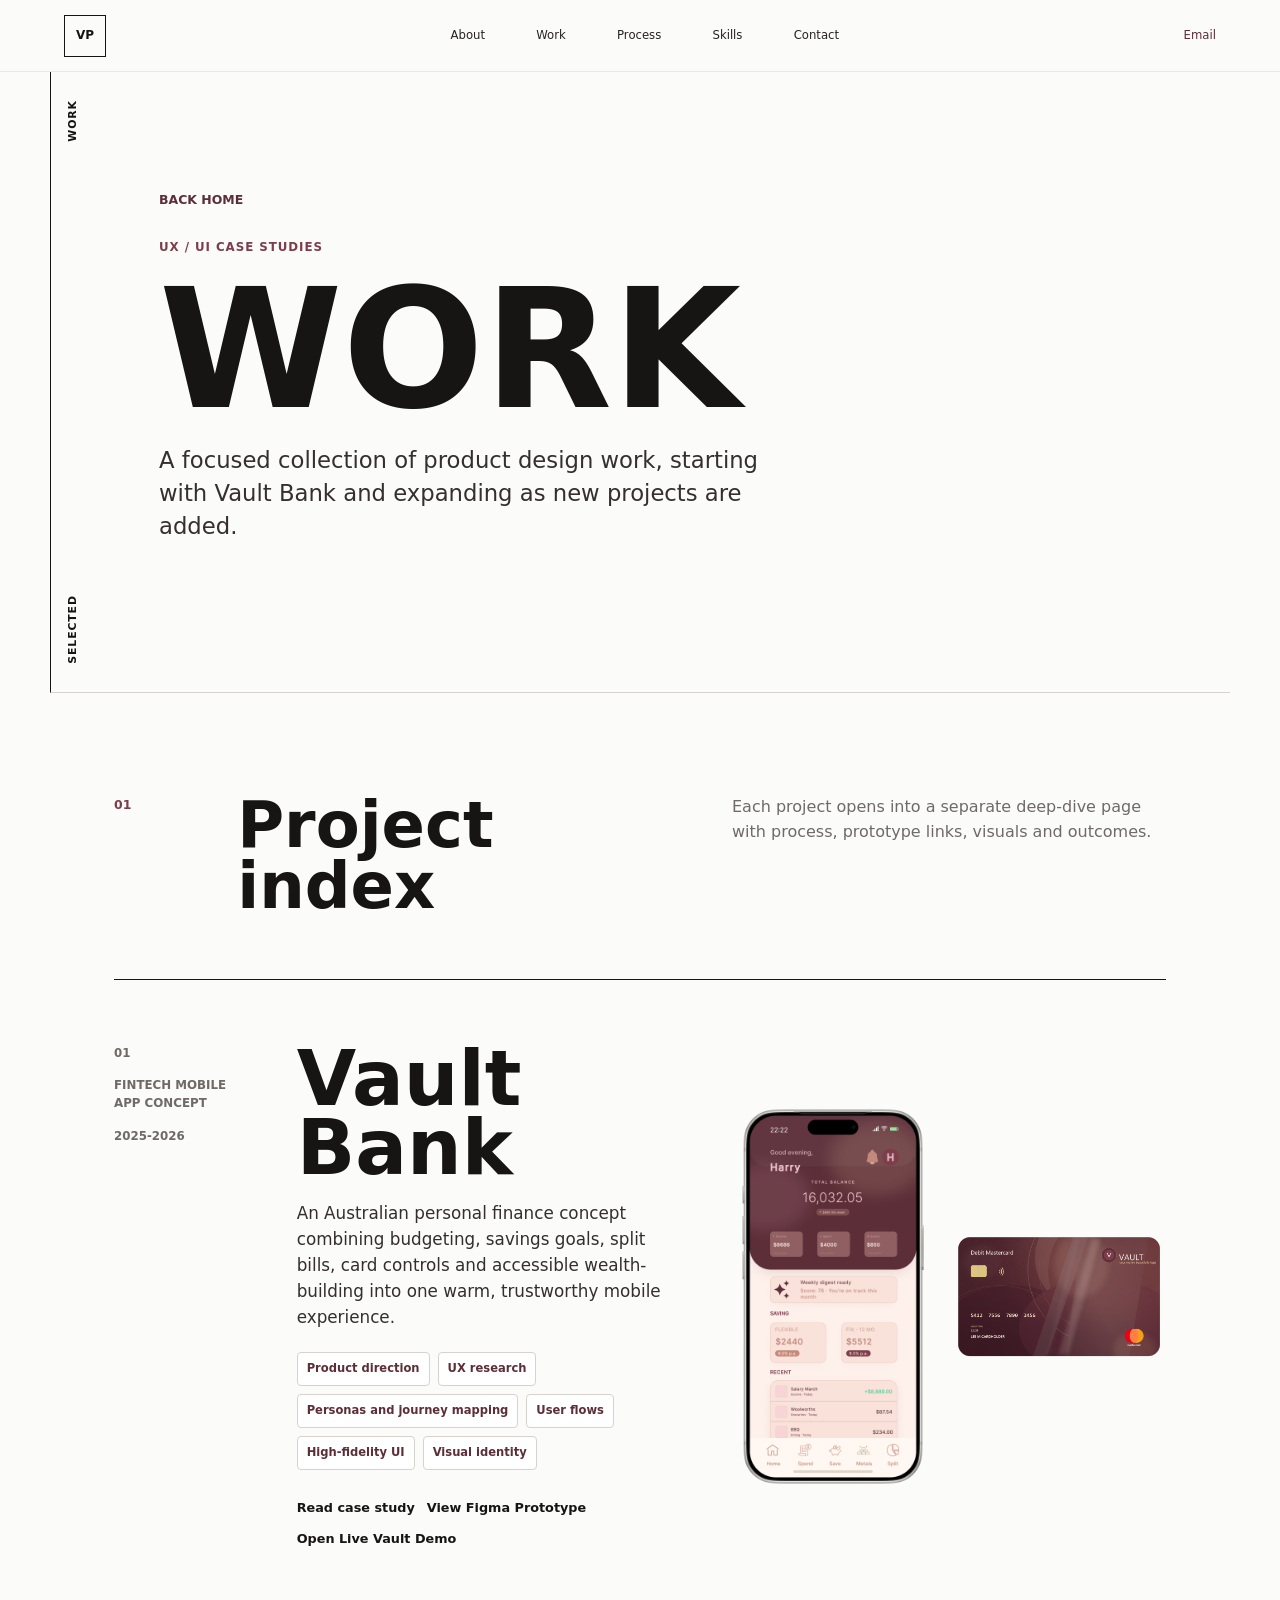
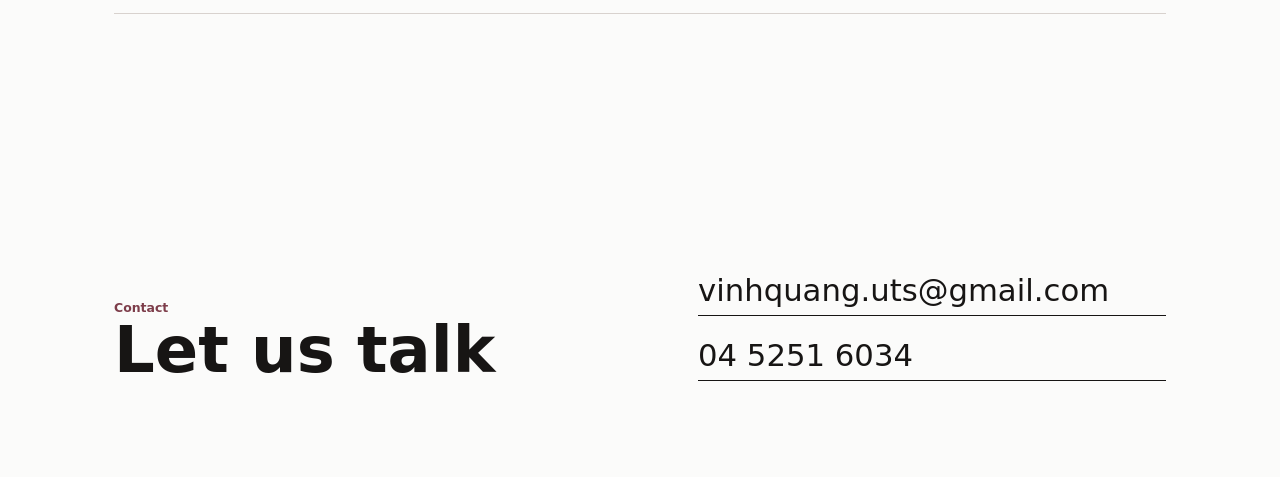
==== work.html @ 631182e8 "update portfolio" ====
<!doctype html>
<html lang="en">
  <head>
    <meta charset="utf-8" />
    <meta name="viewport" content="width=device-width, initial-scale=1" />
    <meta
      name="description"
      content="Selected UX and product design work by Vinh Phung, including the Vault Bank fintech case study."
    />
    <title>Work | Vinh Phung Portfolio</title>
    <link rel="stylesheet" href="styles.css" />
  </head>
  <body>
    <header class="site-header" data-header>
      <a class="brand" href="index.html" aria-label="Vinh Phung portfolio home">
        <span>VP</span>
      </a>
      <nav class="nav-links" aria-label="Primary navigation">
        <a href="index.html#about">About</a>
        <a href="work.html" aria-current="page">Work</a>
        <a href="index.html#process">Process</a>
        <a href="index.html#skills">Skills</a>
        <a href="index.html#contact">Contact</a>
      </nav>
      <a class="header-contact" href="mailto:vinhquang.uts@gmail.com">Email</a>
    </header>

    <main>
      <section class="work-hero section-frame">
        <div class="rail-label" aria-hidden="true">
          <span>Selected</span>
          <span>Work</span>
        </div>
        <div class="work-hero-copy">
          <a class="back-link" href="index.html">Back home</a>
          <p class="tiny-label">UX / UI case studies</p>
          <h1>WORK</h1>
          <p class="hero-statement">
            A focused collection of product design work, starting with Vault Bank and expanding as
            new projects are added.
          </p>
        </div>
      </section>

      <section class="work-overview" aria-labelledby="work-overview-title">
        <div class="section-heading">
          <span class="section-index">01</span>
          <h2 id="work-overview-title">Project index</h2>
          <p>
            Each project opens into a separate deep-dive page with process, prototype links,
            visuals and outcomes.
          </p>
        </div>
        <div id="work-overview-list" class="project-list"></div>
      </section>
    </main>

    <footer class="contact-section small-footer">
      <div>
        <span class="section-index">Contact</span>
        <h2>Let us talk</h2>
      </div>
      <address class="contact-links">
        <a href="mailto:vinhquang.uts@gmail.com">vinhquang.uts@gmail.com</a>
        <a href="tel:+61452516034">04 5251 6034</a>
      </address>
    </footer>

    <script src="data/projects.js"></script>
    <script src="main.js"></script>
  </body>
</html>
---- styles.css ----
:root {
  color-scheme: light;
  --bg: #fbfbfa;
  --paper: #ffffff;
  --ink: #171514;
  --muted: #6f6a66;
  --soft: #ece8e5;
  --line: #d8d2ce;
  --rose: #7d3d4a;
  --rose-deep: #5c2e38;
  --gold: #c4a35a;
  --stone: #a7a09a;
  --max: 1180px;
  --gutter: clamp(20px, 5vw, 64px);
  --header-h: 72px;
  font-family:
    Inter, ui-sans-serif, system-ui, -apple-system, BlinkMacSystemFont, "Segoe UI", sans-serif;
}

* {
  box-sizing: border-box;
}

html {
  scroll-behavior: smooth;
  overflow-x: hidden;
}

body {
  margin: 0;
  background: var(--bg);
  color: var(--ink);
  font-size: 16px;
  line-height: 1.55;
  letter-spacing: 0;
  overflow-x: hidden;
}

body::selection {
  background: rgba(196, 163, 90, 0.28);
}

img {
  display: block;
  max-width: 100%;
}

a {
  color: inherit;
  text-decoration: none;
}

.site-header {
  position: sticky;
  top: 0;
  z-index: 20;
  height: var(--header-h);
  display: grid;
  grid-template-columns: auto 1fr auto;
  align-items: center;
  gap: 28px;
  padding: 0 var(--gutter);
  background: rgba(251, 251, 250, 0.88);
  border-bottom: 1px solid rgba(23, 21, 20, 0.08);
  backdrop-filter: blur(18px);
}

.site-header.is-scrolled {
  box-shadow: 0 10px 30px rgba(23, 21, 20, 0.06);
}

.brand {
  width: 42px;
  height: 42px;
  display: inline-grid;
  place-items: center;
  border: 1px solid var(--ink);
  font-size: 0.75rem;
  font-weight: 750;
}

.nav-links {
  display: flex;
  justify-content: center;
  gap: clamp(18px, 4vw, 54px);
  font-size: 0.73rem;
  color: #272321;
}

.nav-links a,
.header-contact {
  position: relative;
  padding: 8px 0;
}

.nav-links a::after,
.header-contact::after,
.link-row a::after {
  content: "";
  position: absolute;
  left: 0;
  bottom: 2px;
  width: 100%;
  height: 1px;
  background: currentColor;
  transform: scaleX(0);
  transform-origin: right;
  transition: transform 180ms ease;
}

.nav-links a:hover::after,
.header-contact:hover::after,
.link-row a:hover::after {
  transform: scaleX(1);
  transform-origin: left;
}

.header-contact {
  font-size: 0.73rem;
  color: var(--rose-deep);
}

main {
  overflow: clip;
}

.section-frame {
  position: relative;
  max-width: var(--max);
  margin: 0 auto;
  padding-left: 44px;
  border-left: 1px solid var(--ink);
}

.rail-label {
  position: absolute;
  left: 0;
  top: 0;
  bottom: 0;
  width: 44px;
  display: flex;
  align-items: center;
  justify-content: space-between;
  padding: 28px 0;
  writing-mode: vertical-rl;
  transform: rotate(180deg);
  text-transform: uppercase;
  font-size: 0.68rem;
  font-weight: 800;
  letter-spacing: 0.08em;
}

.hero {
  min-height: 720px;
  height: calc(100vh - var(--header-h));
  max-height: 860px;
  display: grid;
  grid-template-columns: minmax(320px, 0.9fr) minmax(420px, 1.1fr);
  align-items: stretch;
  border-bottom: 1px solid var(--line);
}

.hero-media {
  display: flex;
  align-items: center;
  min-width: 0;
  padding: clamp(34px, 7vw, 84px) clamp(22px, 4vw, 46px);
  border-right: 1px solid var(--line);
}

.hero-image-grid {
  width: 100%;
  display: grid;
  grid-template-columns: 1.05fr 0.95fr;
  gap: 12px;
  align-items: stretch;
}

.hero-image-grid img {
  width: 100%;
  height: 100%;
  min-height: 178px;
  object-fit: contain;
  background: var(--paper);
  border: 1px solid var(--line);
  border-radius: 8px;
}

.hero-image-grid img:first-child {
  grid-row: span 2;
  object-fit: contain;
  padding: 16px;
}

.hero-copy {
  align-self: center;
  min-width: 0;
  padding: clamp(44px, 8vw, 96px) clamp(28px, 6vw, 72px);
}

.tiny-label {
  margin: 0 0 24px;
  color: var(--rose);
  font-size: 0.74rem;
  text-transform: uppercase;
  font-weight: 760;
  letter-spacing: 0.08em;
}

h1,
h2,
h3,
p {
  margin-top: 0;
}

h1 {
  margin-bottom: 24px;
  font-size: clamp(4.6rem, 13vw, 11rem);
  line-height: 0.84;
  font-weight: 850;
  letter-spacing: 0;
  max-width: 8ch;
}

.hero-statement {
  max-width: 620px;
  margin-bottom: 34px;
  color: #35302d;
  font-size: clamp(1.08rem, 2vw, 1.42rem);
  line-height: 1.45;
}

.hero-actions,
.case-links,
.link-row {
  display: flex;
  flex-wrap: wrap;
  gap: 12px;
}

.button {
  min-height: 44px;
  display: inline-flex;
  align-items: center;
  justify-content: center;
  padding: 0 18px;
  border-radius: 4px;
  border: 1px solid var(--ink);
  font-size: 0.78rem;
  font-weight: 760;
  transition:
    background 180ms ease,
    color 180ms ease,
    border-color 180ms ease,
    transform 180ms ease;
}

.button:hover {
  transform: translateY(-1px);
}

.button.primary {
  background: var(--ink);
  color: #fff;
}

.button.quiet {
  background: transparent;
  color: var(--ink);
}

.profile-strip {
  max-width: var(--max);
  margin: 0 auto;
  padding: clamp(54px, 9vw, 110px) var(--gutter);
  display: grid;
  grid-template-columns: 72px minmax(220px, 0.82fr) minmax(320px, 1.18fr);
  gap: clamp(24px, 5vw, 70px);
  border-bottom: 1px solid var(--line);
}

.section-index {
  color: var(--rose);
  font-size: 0.78rem;
  font-weight: 820;
}

.profile-strip h2,
.section-heading h2,
.case-header h2,
.contact-section h2 {
  margin-bottom: 0;
  font-size: clamp(2rem, 5vw, 4.7rem);
  line-height: 0.95;
  font-weight: 820;
  letter-spacing: 0;
}

.profile-body p {
  color: #332e2b;
  font-size: clamp(1rem, 1.3vw, 1.16rem);
}

.profile-facts {
  display: grid;
  gap: 18px;
  margin: 28px 0 0;
}

.profile-facts div {
  display: grid;
  grid-template-columns: 120px 1fr;
  gap: 18px;
  padding-top: 14px;
  border-top: 1px solid var(--line);
}

dt {
  color: var(--muted);
  font-size: 0.72rem;
  text-transform: uppercase;
  font-weight: 780;
}

dd {
  margin: 0;
}

.work-section,
.skills-section {
  padding-top: clamp(52px, 8vw, 96px);
  padding-bottom: clamp(52px, 8vw, 96px);
}

.section-heading {
  display: grid;
  grid-template-columns: 72px minmax(240px, 0.92fr) minmax(280px, 0.9fr);
  gap: clamp(24px, 4vw, 54px);
  align-items: start;
  padding: 0 var(--gutter) clamp(34px, 5vw, 62px);
}

.section-heading p,
.case-header p {
  max-width: 520px;
  color: var(--muted);
}

.project-list {
  padding: 0 var(--gutter);
}

.project-feature {
  display: grid;
  grid-template-columns: minmax(112px, 0.28fr) minmax(280px, 0.9fr) minmax(320px, 1fr);
  gap: clamp(24px, 5vw, 64px);
  align-items: center;
  padding: clamp(30px, 5vw, 64px) 0;
  border-top: 1px solid var(--ink);
}

.project-meta {
  display: grid;
  gap: 14px;
  align-self: start;
  color: var(--muted);
  font-size: 0.74rem;
  text-transform: uppercase;
  font-weight: 760;
}

.project-copy h3 {
  margin-bottom: 18px;
  font-size: clamp(2.4rem, 6vw, 6.6rem);
  line-height: 0.9;
  font-weight: 850;
}

.project-copy p {
  color: #342f2c;
  font-size: 1.05rem;
}

.tag-row {
  display: flex;
  flex-wrap: wrap;
  gap: 8px;
  margin: 22px 0 28px;
}

.tag-row span {
  border: 1px solid var(--line);
  border-radius: 4px;
  padding: 7px 9px;
  color: var(--rose-deep);
  background: var(--paper);
  font-size: 0.72rem;
  font-weight: 700;
}

.link-row a {
  position: relative;
  color: var(--ink);
  font-size: 0.8rem;
  font-weight: 800;
}

.project-visuals {
  display: grid;
  grid-template-columns: minmax(140px, 0.46fr) minmax(180px, 0.54fr);
  gap: clamp(14px, 3vw, 28px);
  align-items: center;
}

.project-visuals figure {
  margin: 0;
}

.project-visuals img {
  width: 100%;
  background: transparent;
  border: 0;
  border-radius: 0;
  box-shadow: none;
}

.screen-shot {
  max-height: 420px;
  object-fit: contain;
}

.card-shot {
  object-fit: contain;
}

.case-study {
  max-width: var(--max);
  margin: 0 auto;
  padding: clamp(58px, 8vw, 104px) var(--gutter);
  border-top: 1px solid var(--line);
  border-bottom: 1px solid var(--line);
}

.case-header {
  display: grid;
  grid-template-columns: 72px minmax(260px, 1fr) minmax(280px, 0.8fr);
  gap: clamp(22px, 4vw, 50px);
  margin-bottom: clamp(34px, 6vw, 68px);
}

.case-hero {
  display: grid;
  grid-template-columns: minmax(320px, 1fr) minmax(300px, 0.72fr);
  gap: clamp(24px, 5vw, 60px);
  align-items: center;
}

.case-visual {
  background: var(--paper);
  border: 1px solid var(--line);
  border-radius: 8px;
  padding: clamp(16px, 3vw, 32px);
}

.case-summary {
  border-top: 1px solid var(--ink);
  border-bottom: 1px solid var(--line);
  padding: 28px 0 32px;
}

.case-summary h3 {
  margin-bottom: 16px;
  color: var(--rose-deep);
  font-size: clamp(1.8rem, 3.8vw, 3.2rem);
  line-height: 1;
}

.case-summary p {
  color: #342f2c;
}

.artifact-row {
  display: grid;
  grid-template-columns: repeat(3, 1fr);
  gap: 18px;
  margin-top: clamp(34px, 6vw, 76px);
}

figure {
  margin: 0;
}

.artifact-row figure {
  display: grid;
  gap: 12px;
}

.artifact-row img {
  width: 100%;
  aspect-ratio: 4 / 3;
  object-fit: contain;
  background: var(--paper);
  border: 1px solid var(--line);
  border-radius: 8px;
  padding: 16px;
}

figcaption {
  color: var(--muted);
  font-size: 0.78rem;
  font-weight: 760;
  text-transform: uppercase;
}

.process-section {
  max-width: var(--max);
  margin: 0 auto;
  padding: clamp(54px, 8vw, 98px) var(--gutter);
  border-bottom: 1px solid var(--line);
}

.section-heading.compact {
  padding: 0 0 36px;
  grid-template-columns: 72px 1fr;
}

.process-line {
  display: grid;
  grid-template-columns: repeat(5, 1fr);
  border-top: 1px solid var(--ink);
  border-left: 1px solid var(--line);
}

.process-step {
  min-height: 248px;
  padding: 22px;
  border-right: 1px solid var(--line);
}

.process-step span {
  color: var(--gold);
  font-size: 0.75rem;
  font-weight: 820;
}

.process-step h3 {
  margin: 54px 0 12px;
  font-size: 1.3rem;
}

.process-step p {
  color: var(--muted);
  font-size: 0.93rem;
}

.skill-columns {
  display: grid;
  grid-template-columns: repeat(3, 1fr);
  gap: 1px;
  margin: 0 var(--gutter);
  background: var(--line);
  border: 1px solid var(--line);
}

.skill-columns > div {
  background: var(--bg);
  padding: clamp(22px, 4vw, 38px);
}

.skill-columns h3 {
  margin-bottom: 22px;
  font-size: 1.2rem;
}

.skill-columns ul {
  margin: 0;
  padding: 0;
  list-style: none;
}

.skill-columns li {
  padding: 12px 0;
  border-top: 1px solid var(--line);
  color: #39332f;
}

.contact-section {
  max-width: var(--max);
  margin: 0 auto;
  min-height: 360px;
  padding: clamp(54px, 8vw, 96px) var(--gutter);
  display: grid;
  grid-template-columns: minmax(280px, 1fr) minmax(280px, 0.9fr);
  gap: clamp(28px, 5vw, 74px);
  align-items: end;
}

.contact-links {
  display: grid;
  gap: 16px;
  font-style: normal;
  font-size: clamp(1.15rem, 2.4vw, 2rem);
}

.contact-links a {
  border-bottom: 1px solid var(--ink);
}

.footer-note {
  grid-column: 1 / -1;
  margin: 24px 0 0;
  color: var(--muted);
  font-size: 0.88rem;
}

.work-hero {
  min-height: 560px;
  display: grid;
  align-items: end;
  border-bottom: 1px solid var(--line);
}

.work-hero-copy {
  max-width: 860px;
  padding: clamp(54px, 9vw, 120px) var(--gutter);
}

.back-link {
  display: inline-flex;
  margin-bottom: 28px;
  color: var(--rose-deep);
  font-size: 0.78rem;
  font-weight: 800;
  text-transform: uppercase;
}

.work-overview {
  max-width: var(--max);
  margin: 0 auto;
  padding: clamp(54px, 8vw, 104px) 0;
}

.project-feature.compact-card {
  border-top: 1px solid var(--ink);
  border-bottom: 1px solid var(--line);
}

.case-detail-hero {
  display: grid;
  grid-template-columns: minmax(420px, 1fr) minmax(360px, 0.82fr);
  gap: clamp(28px, 5vw, 70px);
  align-items: center;
  min-height: 760px;
  border-bottom: 1px solid var(--line);
}

.case-detail-copy {
  min-width: 0;
  padding: clamp(54px, 8vw, 104px) 0 clamp(54px, 8vw, 104px) var(--gutter);
}

.case-detail-visual {
  min-width: 0;
  padding: clamp(40px, 6vw, 78px) var(--gutter) clamp(40px, 6vw, 78px) 0;
}

/* Phone mockup widget (ported from Vault website) */
.case-phone-stage {
  position: relative;
  min-height: 600px;
  display: flex;
  align-items: center;
  justify-content: center;
}

.case-phone {
  position: relative;
  z-index: 2;
  width: min(340px, 100%);
  min-height: 692px;
  margin-inline: auto;
  padding: 14px;
  border: 7px solid #141214;
  border-radius: 52px;
  background: #fbfbfa;
  box-shadow: 0 18px 64px rgba(37, 18, 22, 0.18), inset 0 0 0 2px rgba(255,255,255,.48);
  overflow: hidden;
}

.case-phone-notch {
  position: absolute;
  top: 18px;
  left: 50%;
  width: 96px;
  height: 28px;
  transform: translateX(-50%);
  border-radius: 999px;
  background: #050405;
  z-index: 3;
}

.case-phone-hero {
  margin: -14px -14px 0;
  padding: 40px 28px 24px;
  min-height: 280px;
  border-radius: 0 0 36px 36px;
  background: radial-gradient(circle at 82% 8%, rgba(232,201,160,0.16), transparent 10rem),
              linear-gradient(135deg, #5c2e38, #3d1c24);
  color: #fae2da;
}

.case-phone-status {
  display: flex;
  justify-content: space-between;
  font-size: 0.68rem;
  opacity: 0.7;
  margin-bottom: 12px;
  letter-spacing: 0.04em;
}

.case-phone-brand {
  margin-bottom: 18px;
}

.case-phone-coin {
  height: 36px;
  width: auto;
  object-fit: contain;
}

.case-phone-hero p {
  margin: 0 0 2px;
  font-size: 0.82rem;
  opacity: 0.75;
}

.case-phone-hero h3 {
  margin: 0 0 20px;
  font-size: 1.7rem;
  font-weight: 800;
  color: #fae2da;
  letter-spacing: -0.02em;
}

.case-phone-micro {
  display: block;
  font-size: 0.58rem;
  font-weight: 700;
  text-transform: uppercase;
  letter-spacing: 0.12em;
  opacity: 0.6;
  margin-bottom: 4px;
}

.case-phone-balance {
  display: block;
  font-size: 2.3rem;
  font-weight: 400;
  letter-spacing: 0.02em;
  margin-bottom: 16px;
  color: #fae2da;
}

.case-phone-stats {
  display: grid;
  grid-template-columns: repeat(3, 1fr);
  gap: 8px;
}

.case-phone-stats span {
  padding: 10px;
  border-radius: 8px;
  background: rgba(255,247,241,0.18);
  font-size: 0.65rem;
  color: #fae2da;
}

.case-phone-stats b {
  display: block;
  font-size: 0.82rem;
  margin-bottom: 2px;
}

.case-phone-body {
  padding: 16px 10px 0;
}

.case-phone-digest {
  padding: 12px 14px;
  background: #f5ede9;
  border-radius: 10px;
  margin-bottom: 10px;
}

.case-phone-digest b {
  display: block;
  font-size: 0.75rem;
  color: #3d1c24;
  margin-bottom: 3px;
}

.case-phone-digest span {
  font-size: 0.65rem;
  color: #9c6270;
}

.case-phone-mini {
  display: grid;
  grid-template-columns: 1fr 1fr;
  gap: 8px;
  margin-bottom: 10px;
}

.case-phone-mini span {
  padding: 10px;
  border-radius: 8px;
  background: #f5ede9;
  font-size: 0.65rem;
  color: #5c2e38;
}

.case-phone-mini b {
  display: block;
  font-size: 0.8rem;
  margin-bottom: 2px;
  color: #3d1c24;
}

.case-phone-txns {
  padding: 8px 12px;
  background: #f5ede9;
  border-radius: 10px;
  display: flex;
  flex-direction: column;
  gap: 6px;
}

.case-phone-txns span {
  display: flex;
  justify-content: space-between;
  font-size: 0.65rem;
  color: #5c2e38;
  padding: 4px 0;
  border-bottom: 1px solid rgba(92,46,56,0.1);
}

.case-phone-txns span:last-child {
  border-bottom: none;
}

.case-phone-txns b {
  color: #3d1c24;
}

.case-floating-card {
  position: absolute;
  right: -10px;
  bottom: 70px;
  z-index: 3;
  width: min(280px, 74%);
  filter: drop-shadow(0 20px 36px rgba(61,28,36,0.28));
  transform: rotate(-6deg);
  transition: transform 260ms ease, filter 260ms ease;
}

.case-phone-stage:hover .case-floating-card {
  transform: rotate(-3deg) translateY(-8px);
  filter: drop-shadow(0 28px 48px rgba(61,28,36,0.34));
}

.case-detail-visual img,
.prototype-section img {
  width: 100%;
  background: transparent;
  border: 0;
  border-radius: 0;
  padding: 0;
  box-shadow: none;
}

.case-artifact-pair {
  display: grid;
  grid-template-columns: minmax(160px, 0.42fr) minmax(220px, 0.58fr);
  gap: clamp(18px, 4vw, 42px);
  align-items: center;
}

.case-artifact-pair figure {
  margin: 0;
  display: grid;
  gap: 12px;
}

.case-screen-artifact {
  max-width: 340px;
}

.case-card-artifact {
  max-width: 520px;
}

.case-story {
  max-width: var(--max);
  margin: 0 auto;
  display: grid;
  grid-template-columns: minmax(260px, 0.45fr) minmax(420px, 1fr);
  gap: clamp(34px, 6vw, 90px);
  padding: clamp(56px, 8vw, 104px) var(--gutter);
  border-bottom: 1px solid var(--line);
}

.case-facts {
  display: grid;
  align-content: start;
  gap: 1px;
  background: var(--line);
  border: 1px solid var(--line);
}

.case-facts div {
  background: var(--bg);
  padding: 22px;
}

.case-facts span,
.story-row span {
  display: block;
  margin-bottom: 12px;
  color: var(--rose);
  font-size: 0.72rem;
  font-weight: 820;
  text-transform: uppercase;
}

.case-facts p {
  margin: 0;
  color: #352f2c;
}

.story-stack {
  border-top: 1px solid var(--ink);
}

.story-row {
  display: grid;
  grid-template-columns: minmax(110px, 0.32fr) 1fr;
  gap: clamp(20px, 4vw, 54px);
  padding: clamp(28px, 5vw, 52px) 0;
  border-bottom: 1px solid var(--line);
}

.story-row h2 {
  margin-bottom: 14px;
  font-size: clamp(1.7rem, 3.4vw, 3.2rem);
  line-height: 1;
}

.story-row p {
  grid-column: 2;
  color: var(--muted);
}

.gallery-section {
  max-width: var(--max);
  margin: 0 auto;
  padding: clamp(54px, 8vw, 104px) 0;
  border-bottom: 1px solid var(--line);
}

.case-gallery {
  display: grid;
  grid-template-columns: repeat(2, 1fr);
  gap: 18px;
  padding: 0 var(--gutter);
}

.case-gallery figure {
  display: grid;
  gap: 12px;
}

.case-gallery img {
  width: 100%;
  aspect-ratio: 4 / 3;
  object-fit: contain;
  background: transparent;
  border: 0;
  border-radius: 0;
  padding: 0;
  box-shadow: none;
}

.supplemental-gallery {
  margin-top: clamp(18px, 3vw, 32px);
}

.prototype-section,
.outcome-section {
  max-width: var(--max);
  margin: 0 auto;
  padding: clamp(54px, 8vw, 104px) var(--gutter);
  border-bottom: 1px solid var(--line);
}

.prototype-section {
  display: grid;
  grid-template-columns: minmax(320px, 0.82fr) minmax(320px, 1fr);
  gap: clamp(30px, 5vw, 70px);
  align-items: center;
}

.prototype-section h2,
.outcome-section h2 {
  margin-bottom: 18px;
  font-size: clamp(2rem, 5vw, 4.4rem);
  line-height: 0.96;
}

.prototype-section p {
  color: var(--muted);
}

.outcome-section ul {
  display: grid;
  grid-template-columns: repeat(2, 1fr);
  gap: 1px;
  margin: 28px 0 0;
  padding: 0;
  list-style: none;
  background: var(--line);
  border: 1px solid var(--line);
}

.outcome-section li {
  background: var(--bg);
  padding: clamp(18px, 3vw, 28px);
  color: #352f2c;
}

/* ── Personas section ──────────────────────────────── */
.personas-section {
  max-width: var(--max);
  margin: 0 auto;
  padding: clamp(54px, 8vw, 104px) 0;
  border-bottom: 1px solid var(--line);
}

.personas-grid {
  display: grid;
  grid-template-columns: repeat(4, 1fr);
  gap: 1px;
  margin: 0 var(--gutter);
  background: var(--line);
  border: 1px solid var(--line);
}

.persona-card {
  background: var(--bg);
  padding: clamp(20px, 3vw, 32px);
}

.persona-header {
  display: flex;
  gap: 14px;
  align-items: flex-start;
  margin-bottom: 18px;
}

.persona-avatar {
  flex-shrink: 0;
  width: 44px;
  height: 44px;
  display: grid;
  place-items: center;
  border-radius: 50%;
  background: var(--rose);
  color: #fff;
  font-weight: 800;
  font-size: 1rem;
}

.persona-card h3 {
  margin: 0 0 4px;
  font-size: 1.1rem;
  line-height: 1.1;
}

.persona-role {
  margin: 0;
  font-size: 0.72rem;
  color: var(--muted);
  text-transform: uppercase;
  font-weight: 700;
  letter-spacing: 0.04em;
}

.persona-quote {
  margin: 0 0 18px;
  padding: 14px 18px;
  border-left: 3px solid var(--rose);
  background: var(--paper);
  font-style: italic;
  font-size: 0.9rem;
  color: #352f2c;
  border-radius: 0 6px 6px 0;
}

.persona-stat {
  margin-bottom: 18px;
}

.stat-label {
  display: block;
  font-size: 0.72rem;
  font-weight: 800;
  text-transform: uppercase;
  color: var(--rose-deep);
  margin-bottom: 8px;
  letter-spacing: 0.06em;
}

.stat-note {
  display: block;
  font-size: 0.68rem;
  color: var(--muted);
  margin-top: 6px;
}

.stat-bar-track {
  height: 4px;
  background: var(--line);
  border-radius: 2px;
  overflow: hidden;
}

.stat-bar-fill {
  height: 100%;
  background: var(--rose);
  border-radius: 2px;
  transition: width 600ms cubic-bezier(0.22, 1, 0.36, 1);
}

.persona-goal {
  font-size: 0.82rem;
  color: #352f2c;
  margin-bottom: 14px;
}

.persona-vault {
  font-size: 0.82rem;
  color: var(--rose-deep);
  padding: 12px 16px;
  border-left: 3px solid var(--gold);
  background: var(--soft);
  border-radius: 0 6px 6px 0;
  margin: 0;
}

.persona-board {
  margin: clamp(32px, 5vw, 60px) var(--gutter) 0;
}

.persona-board img {
  width: 100%;
  border: 0;
  border-radius: 0;
  background: transparent;
  box-shadow: none;
  display: block;
}

.persona-board figcaption {
  margin-top: 14px;
}

/* ── Features section ──────────────────────────────── */
.features-section {
  max-width: var(--max);
  margin: 0 auto;
  padding: clamp(54px, 8vw, 104px) 0;
  border-bottom: 1px solid var(--line);
}

.features-strip {
  display: grid;
  grid-template-columns: repeat(5, 1fr);
  gap: 1px;
  margin: 0 var(--gutter);
  background: var(--line);
  border: 1px solid var(--line);
}

.feature-tile {
  background: var(--bg);
  padding: 0;
  margin: 0;
}

.feature-img-wrap {
  aspect-ratio: 4 / 3;
  background: transparent;
  overflow: hidden;
  display: flex;
  align-items: center;
  justify-content: center;
}

.feature-img-wrap img {
  width: 100%;
  height: 100%;
  object-fit: contain;
  padding: 16px;
}

.feature-tile figcaption {
  padding: 16px;
  display: grid;
  gap: 6px;
  text-transform: none;
}

.feature-tile figcaption strong {
  display: block;
  font-size: 0.82rem;
  font-weight: 800;
  color: var(--ink);
  letter-spacing: 0;
}

.feature-tile figcaption span {
  display: block;
  font-size: 0.74rem;
  color: var(--muted);
  line-height: 1.5;
}

/* ── Device frame (real app screenshot) ─────────────── */
.device-frame-stage {
  position: relative;
  display: flex;
  align-items: center;
  justify-content: center;
  min-height: 540px;
}

.device-frame {
  position: relative;
  z-index: 2;
  width: min(280px, 100%);
  border: 6px solid #141214;
  border-radius: 48px;
  overflow: hidden;
  box-shadow: 0 18px 64px rgba(23,21,20,0.18), inset 0 0 0 2px rgba(255,255,255,.12);
}

.device-frame img {
  width: 100%;
  display: block;
  border-radius: 0;
  border: none;
  padding: 0;
  background: none;
}

.device-notch {
  position: absolute;
  top: 10px;
  left: 50%;
  width: 80px;
  height: 22px;
  transform: translateX(-50%);
  border-radius: 999px;
  background: #050405;
  z-index: 3;
}

.device-floating-card {
  position: absolute;
  right: -8px;
  bottom: 64px;
  z-index: 3;
  width: min(260px, 72%);
  filter: drop-shadow(0 20px 36px rgba(61,28,36,0.28));
  transform: rotate(-6deg);
  transition: transform 260ms ease, filter 260ms ease;
}

.device-frame-stage:hover .device-floating-card {
  transform: rotate(-3deg) translateY(-8px);
  filter: drop-shadow(0 28px 48px rgba(61,28,36,0.34));
}

/* ── Hero editorial composition (homepage) ─────────── */
.hero-editorial {
  width: 100%;
  position: relative;
  min-height: 520px;
}

.hero-screen-artifact {
  width: min(340px, 68%);
  margin: 0;
}

.hero-card-artifact {
  width: min(480px, 88%);
  margin: -118px 0 0 auto;
}

.hero-screen-artifact img,
.hero-card-artifact img {
  width: 100%;
  object-fit: contain;
  display: block;
  border: 0;
  border-radius: 0;
  background: transparent;
  padding: 0;
  box-shadow: none;
}

/* ── Brand artifacts section ─────────────────────────── */
.brand-section {
  max-width: var(--max);
  margin: 0 auto;
  padding: clamp(54px, 8vw, 104px) 0;
  border-bottom: 1px solid var(--line);
}

.brand-grid {
  display: grid;
  grid-template-columns: 1.4fr 1fr 1fr;
  gap: 18px;
  margin: 0 var(--gutter);
}

.brand-grid figure {
  display: grid;
  gap: 12px;
}

.brand-grid figure img {
  width: 100%;
  background: transparent;
  border: 0;
  border-radius: 0;
  object-fit: contain;
  padding: 0;
  box-shadow: none;
}

.brand-grid figure:first-child img {
  aspect-ratio: 4/5;
  object-fit: cover;
  padding: 0;
}

.brand-grid figure:not(:first-child) img {
  aspect-ratio: 4/3;
}

/* ── Prototype screens strip ────────────────────────── */
.proto-screens {
  display: grid;
  grid-template-columns: repeat(4, 1fr);
  gap: 14px;
  margin: clamp(28px, 4vw, 48px) var(--gutter) 0;
}

.proto-screens figure {
  display: grid;
  gap: 12px;
}

.proto-screens figure img {
  width: 100%;
  aspect-ratio: 9/16;
  object-fit: cover;
  object-position: top;
  background: transparent;
  border: 0;
  border-radius: 0;
  padding: 0;
  box-shadow: none;
}

/* ── Responsive ─────────────────────────────────────── */
@media (max-width: 980px) {
  .hero {
    grid-template-columns: 1fr;
    grid-template-rows: min-content 1fr;
    height: auto;
    max-height: none;
    min-height: 0;
  }

  .hero-media {
    border-right: none;
    border-bottom: 1px solid var(--line);
    min-height: 340px;
  }

  .hero-copy {
    padding: clamp(38px, 7vw, 72px) clamp(22px, 4vw, 46px);
  }

  .profile-strip {
    grid-template-columns: 72px 1fr;
  }

  .profile-strip > div:last-child {
    grid-column: 2;
  }

  .section-heading {
    grid-template-columns: 72px 1fr;
  }

  .project-feature {
    grid-template-columns: 1fr;
  }

  .project-visuals {
    grid-template-columns: minmax(140px, 0.4fr) minmax(180px, 0.6fr);
  }

  .case-detail-hero {
    grid-template-columns: 1fr;
    min-height: auto;
  }

  .case-detail-copy {
    padding-right: var(--gutter);
  }

  .case-detail-visual {
    padding-left: var(--gutter);
  }

  .case-story {
    grid-template-columns: 1fr;
  }

  .personas-grid {
    grid-template-columns: repeat(2, 1fr);
  }

  .features-strip {
    grid-template-columns: repeat(3, 1fr);
  }

  .brand-grid {
    grid-template-columns: 1fr 1fr;
  }

  .brand-grid figure:first-child {
    grid-column: 1 / -1;
  }

  .brand-grid figure:first-child img {
    aspect-ratio: 16/9;
  }

  .proto-screens {
    grid-template-columns: repeat(2, 1fr);
  }

  .prototype-section {
    grid-template-columns: 1fr;
  }

  .outcome-section ul {
    grid-template-columns: 1fr;
  }

  .contact-section {
    grid-template-columns: 1fr;
  }

  .process-line {
    grid-template-columns: repeat(2, 1fr);
  }

  .device-frame-stage {
    min-height: 460px;
  }

  .case-artifact-pair {
    grid-template-columns: minmax(150px, 0.42fr) minmax(180px, 0.58fr);
  }

  .case-gallery {
    grid-template-columns: 1fr;
  }

  .case-phone-stage {
    min-height: 480px;
  }
}

@media (max-width: 640px) {
  .site-header {
    grid-template-columns: auto 1fr;
    gap: 12px;
    padding: 0 16px;
  }

  .nav-links {
    justify-content: start;
    gap: 12px;
    font-size: 0.68rem;
  }

  .nav-links a:nth-child(3),
  .nav-links a:nth-child(4) {
    display: none;
  }

  .header-contact {
    display: none;
  }

  .section-frame {
    padding-left: 32px;
  }

  .rail-label {
    width: 32px;
    font-size: 0.62rem;
  }

  .section-heading {
    grid-template-columns: 1fr;
    gap: 14px;
  }

  .section-heading p {
    max-width: none;
  }

  .hero-media {
    padding: 30px 20px 34px;
    overflow: hidden;
  }

  .hero-editorial {
    display: grid;
    justify-items: center;
    gap: 24px;
  }

  .hero-screen-artifact {
    width: min(250px, 72vw);
  }

  .hero-card-artifact {
    width: min(280px, 78vw);
  }

  .hero-copy,
  .work-hero-copy,
  .case-detail-copy,
  .project-copy,
  .section-heading,
  .profile-body {
    max-width: 310px;
  }

  .hero-copy,
  .work-hero-copy,
  .case-detail-copy {
    min-width: 0;
  }

  .case-detail-copy {
    padding-right: var(--gutter);
  }

  .case-detail-visual {
    padding: 10px var(--gutter) 48px;
    overflow: hidden;
  }

  .hero-actions,
  .case-links {
    flex-direction: column;
    align-items: stretch;
  }

  .button {
    width: 100%;
  }

  .case-artifact-pair {
    justify-items: center;
  }

  .case-screen-artifact {
    width: min(260px, 74vw);
  }

  .case-card-artifact {
    width: min(280px, 78vw);
  }

  .personas-grid {
    grid-template-columns: 1fr;
  }

  .features-strip {
    grid-template-columns: repeat(2, 1fr);
  }

  .brand-grid {
    grid-template-columns: 1fr;
  }

  .brand-grid figure:first-child img {
    aspect-ratio: 3/2;
  }

  .proto-screens {
    grid-template-columns: repeat(2, 1fr);
  }

  .hero-editorial {
    min-height: 0;
  }

  .hero-screen-artifact {
    width: min(250px, 72vw);
    margin: 0;
  }

  .hero-card-artifact {
    width: min(310px, 82vw);
    margin: 0;
  }

  .project-visuals,
  .case-artifact-pair {
    grid-template-columns: 1fr;
  }

  .process-line {
    grid-template-columns: 1fr;
  }

  .outcome-section ul {
    grid-template-columns: 1fr;
  }

  .skill-columns {
    grid-template-columns: 1fr;
  }

  h1 {
    font-size: clamp(3.4rem, 18vw, 6rem);
  }
}
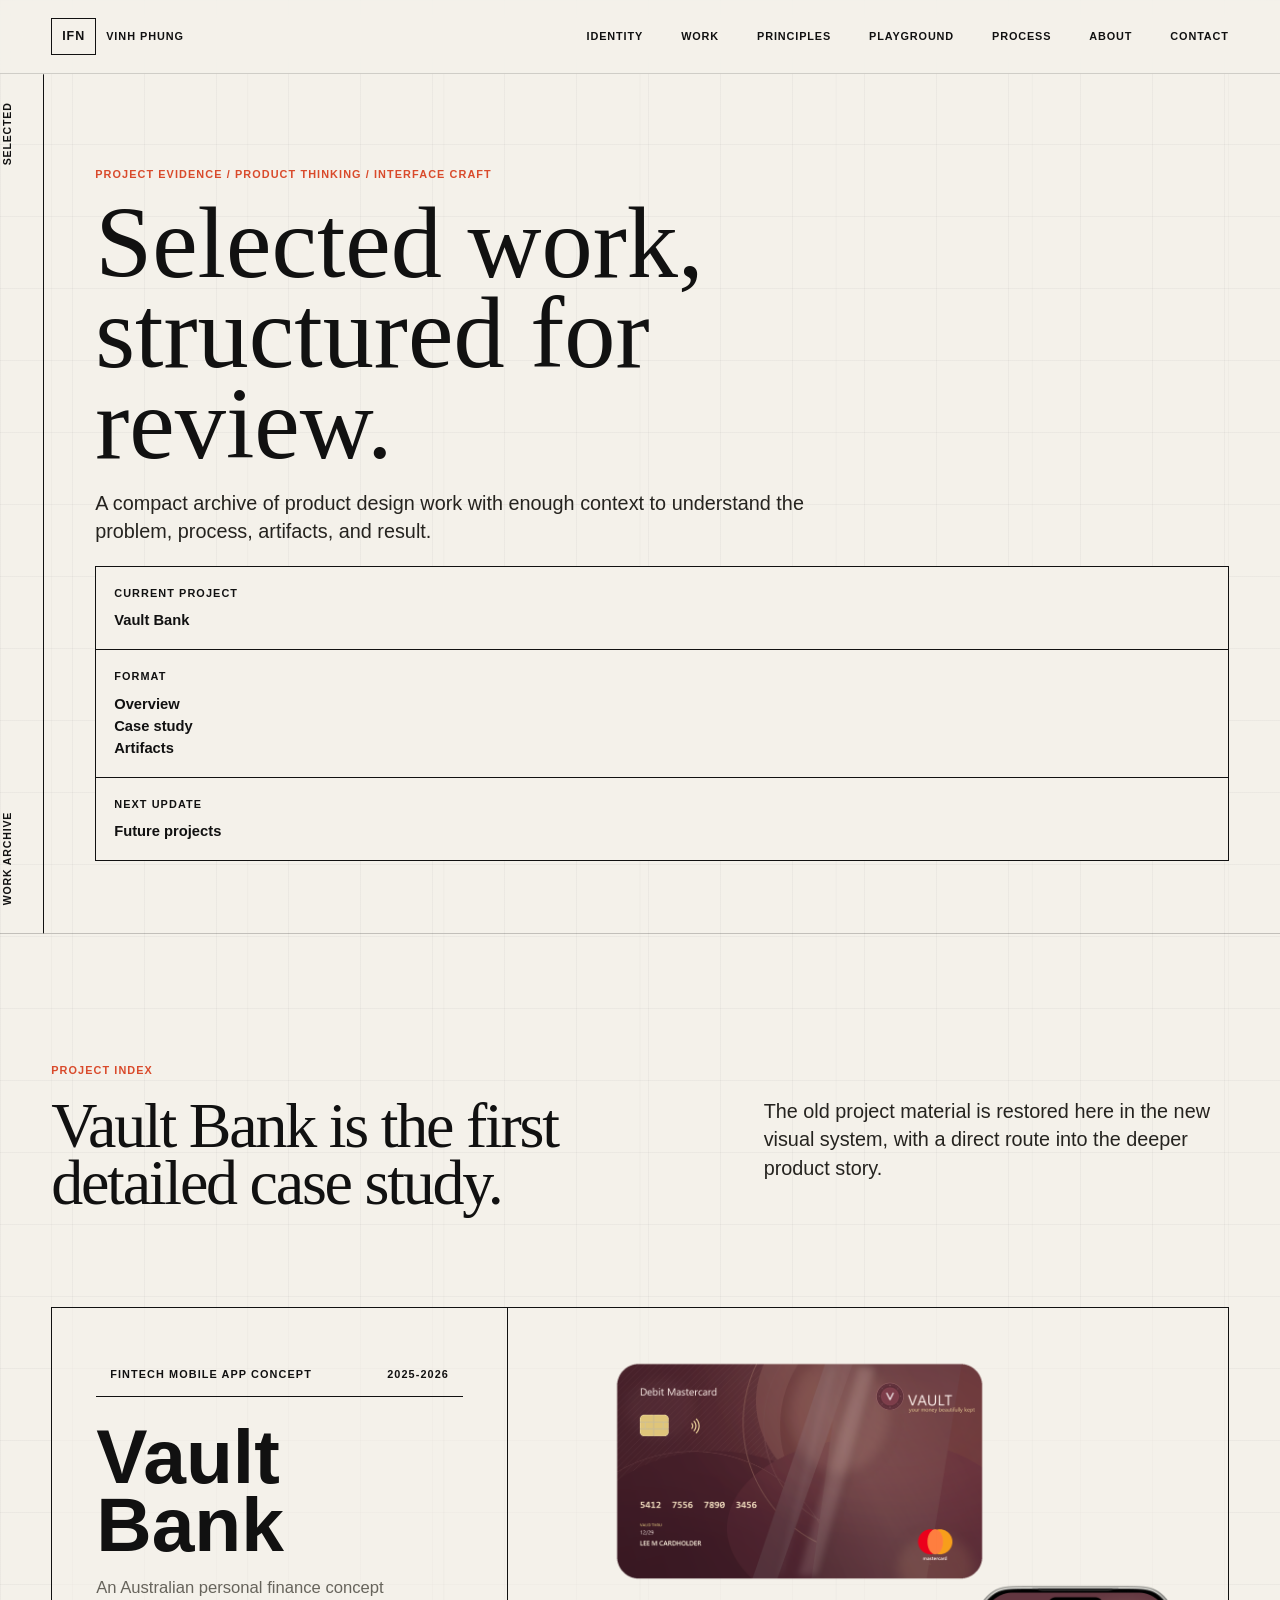
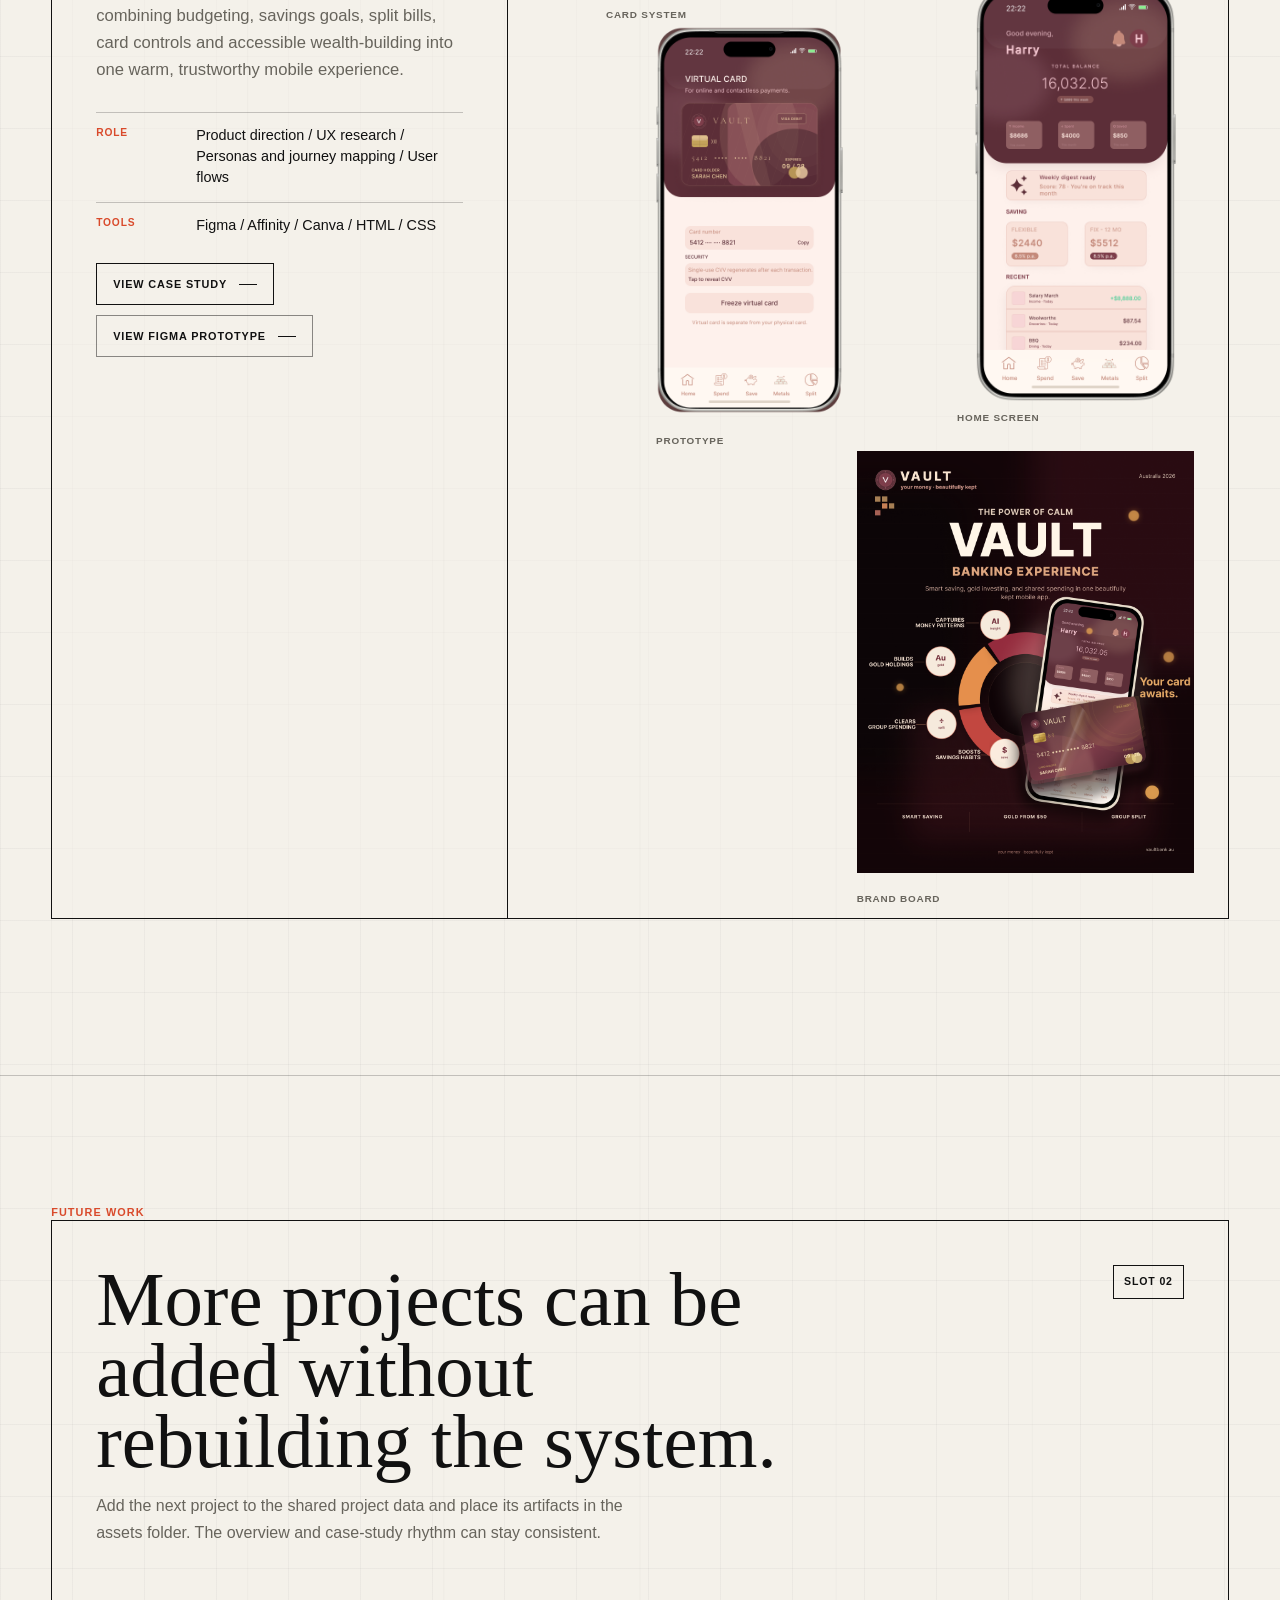
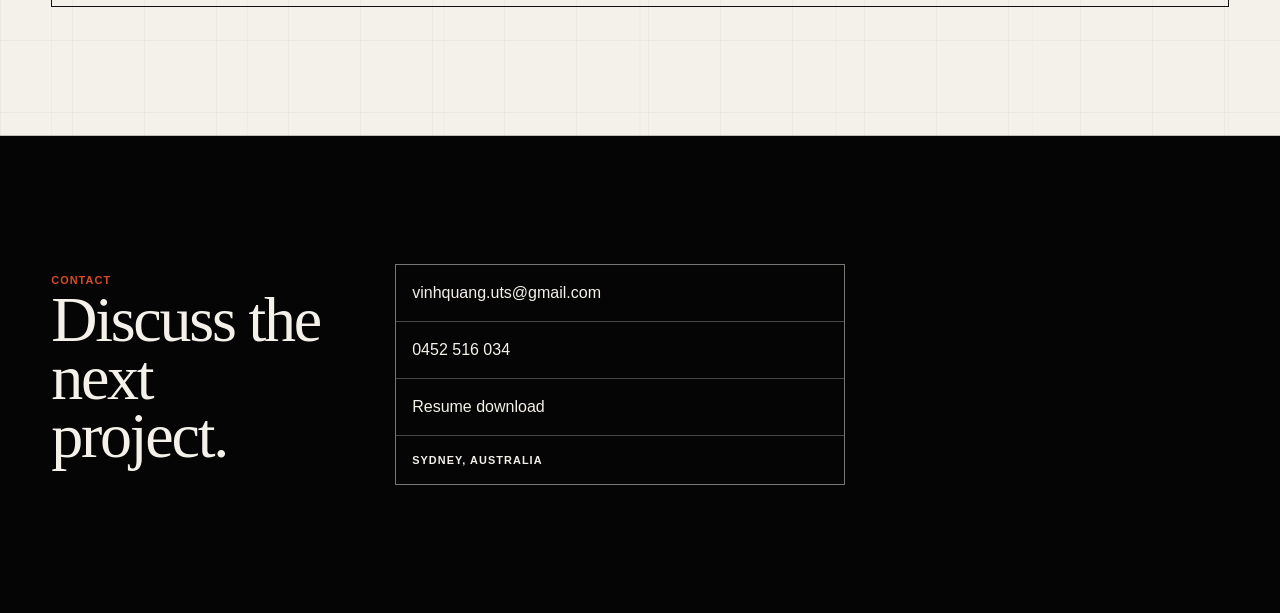
==== commit 1ce0c03d: "new version" ====
--- a/work.html
+++ b/work.html
@@ -5,64 +5,95 @@
     <meta name="viewport" content="width=device-width, initial-scale=1" />
     <meta
       name="description"
-      content="Selected UX and product design work by Vinh Phung, including the Vault Bank fintech case study."
+      content="Selected work from Interface Field Notes, the portfolio of Vinh Phung."
     />
-    <title>Work | Vinh Phung Portfolio</title>
+    <title>Work | Interface Field Notes</title>
     <link rel="stylesheet" href="styles.css" />
   </head>
   <body>
     <header class="site-header" data-header>
-      <a class="brand" href="index.html" aria-label="Vinh Phung portfolio home">
-        <span>VP</span>
+      <a class="brand-mark" href="index.html" aria-label="Interface Field Notes home">
+        <span>IFN</span>
+        <small>Vinh Phung</small>
       </a>
-      <nav class="nav-links" aria-label="Primary navigation">
+      <nav class="site-nav" aria-label="Primary navigation">
+        <a href="index.html#identity">Identity</a>
+        <a href="work.html" aria-current="page">Work</a>
+        <a href="index.html#principles">Principles</a>
+        <a href="index.html#playground">Playground</a>
+        <a href="index.html#process">Process</a>
         <a href="index.html#about">About</a>
-        <a href="work.html" aria-current="page">Work</a>
-        <a href="index.html#process">Process</a>
-        <a href="index.html#skills">Skills</a>
         <a href="index.html#contact">Contact</a>
       </nav>
-      <a class="header-contact" href="mailto:vinhquang.uts@gmail.com">Email</a>
     </header>
 
     <main>
-      <section class="work-hero section-frame">
-        <div class="rail-label" aria-hidden="true">
+      <section class="work-hero grid-shell page-hero" aria-labelledby="work-title">
+        <div class="section-rail" aria-hidden="true">
+          <span>Work archive</span>
           <span>Selected</span>
-          <span>Work</span>
         </div>
-        <div class="work-hero-copy">
-          <a class="back-link" href="index.html">Back home</a>
-          <p class="tiny-label">UX / UI case studies</p>
-          <h1>WORK</h1>
-          <p class="hero-statement">
-            A focused collection of product design work, starting with Vault Bank and expanding as
-            new projects are added.
+        <div class="page-hero-copy">
+          <p class="micro-label">Project evidence / Product thinking / Interface craft</p>
+          <h1 id="work-title">Selected work, structured for review.</h1>
+          <p class="lead">
+            A compact archive of product design work with enough context to understand the problem,
+            process, artifacts, and result.
           </p>
         </div>
+        <aside class="status-module" aria-label="Work index status">
+          <div>
+            <span>Current project</span>
+            <strong>Vault Bank</strong>
+          </div>
+          <div>
+            <span>Format</span>
+            <strong>Overview<br />Case study<br />Artifacts</strong>
+          </div>
+          <div>
+            <span>Next update</span>
+            <strong>Future projects</strong>
+          </div>
+        </aside>
       </section>
 
-      <section class="work-overview" aria-labelledby="work-overview-title">
+      <section class="work-index-section page-section" aria-labelledby="project-index-title">
+        <div class="section-kicker">Project index</div>
         <div class="section-heading">
-          <span class="section-index">01</span>
-          <h2 id="work-overview-title">Project index</h2>
+          <h2 id="project-index-title">Vault Bank is the first detailed case study.</h2>
           <p>
-            Each project opens into a separate deep-dive page with process, prototype links,
-            visuals and outcomes.
+            The old project material is restored here in the new visual system, with a direct route
+            into the deeper product story.
           </p>
         </div>
-        <div id="work-overview-list" class="project-list"></div>
+        <div data-work-list></div>
+      </section>
+
+      <section class="future-work-section page-section" aria-labelledby="future-work-title">
+        <div class="section-kicker">Future work</div>
+        <div class="future-work-card">
+          <div>
+            <h2 id="future-work-title">More projects can be added without rebuilding the system.</h2>
+            <p>
+              Add the next project to the shared project data and place its artifacts in the assets
+              folder. The overview and case-study rhythm can stay consistent.
+            </p>
+          </div>
+          <span>Slot 02</span>
+        </div>
       </section>
     </main>
 
-    <footer class="contact-section small-footer">
-      <div>
-        <span class="section-index">Contact</span>
-        <h2>Let us talk</h2>
+    <footer class="contact-section compact-footer" id="contact">
+      <div class="contact-copy">
+        <span class="section-kicker">Contact</span>
+        <h2>Discuss the next project.</h2>
       </div>
-      <address class="contact-links">
+      <address class="contact-card">
         <a href="mailto:vinhquang.uts@gmail.com">vinhquang.uts@gmail.com</a>
-        <a href="tel:+61452516034">04 5251 6034</a>
+        <a href="tel:+61452516034">0452 516 034</a>
+        <a href="../Vinh%20Phung%20(CV).docx">Resume download</a>
+        <span>Sydney, Australia</span>
       </address>
     </footer>
 
--- a/styles.css
+++ b/styles.css
@@ -1,20 +1,22 @@
 :root {
   color-scheme: light;
-  --bg: #fbfbfa;
-  --paper: #ffffff;
-  --ink: #171514;
-  --muted: #6f6a66;
-  --soft: #ece8e5;
-  --line: #d8d2ce;
-  --rose: #7d3d4a;
-  --rose-deep: #5c2e38;
-  --gold: #c4a35a;
-  --stone: #a7a09a;
-  --max: 1180px;
-  --gutter: clamp(20px, 5vw, 64px);
-  --header-h: 72px;
-  font-family:
-    Inter, ui-sans-serif, system-ui, -apple-system, BlinkMacSystemFont, "Segoe UI", sans-serif;
+  --ivory: #f4f1ea;
+  --paper: #fbfaf6;
+  --grey: #d8d6ce;
+  --soft: #ebe7dc;
+  --charcoal: #111111;
+  --black: #050505;
+  --muted: #67645c;
+  --red: #d94a2b;
+  --signal: var(--red);
+  --line: rgba(17, 17, 17, 0.22);
+  --line-dark: rgba(17, 17, 17, 0.48);
+  --moss: #9aa68a;
+  --blue: #485a86;
+  --max: 1320px;
+  --gutter: clamp(20px, 4vw, 64px);
+  --serif: Georgia, "Times New Roman", serif;
+  --sans: Inter, "Helvetica Neue", Arial, sans-serif;
 }
 
 * {
@@ -28,16 +30,25 @@
 
 body {
   margin: 0;
-  background: var(--bg);
-  color: var(--ink);
+  background:
+    linear-gradient(rgba(17, 17, 17, 0.035) 1px, transparent 1px),
+    linear-gradient(90deg, rgba(17, 17, 17, 0.035) 1px, transparent 1px),
+    var(--ivory);
+  background-size: 72px 72px;
+  color: var(--charcoal);
+  font-family: var(--sans);
   font-size: 16px;
-  line-height: 1.55;
-  letter-spacing: 0;
+  line-height: 1.5;
   overflow-x: hidden;
 }
 
 body::selection {
-  background: rgba(196, 163, 90, 0.28);
+  background: rgba(217, 74, 43, 0.22);
+}
+
+a {
+  color: inherit;
+  text-decoration: none;
 }
 
 img {
@@ -45,61 +56,72 @@
   max-width: 100%;
 }
 
-a {
-  color: inherit;
-  text-decoration: none;
+button,
+input {
+  font: inherit;
 }
 
 .site-header {
   position: sticky;
   top: 0;
-  z-index: 20;
-  height: var(--header-h);
-  display: grid;
-  grid-template-columns: auto 1fr auto;
+  z-index: 50;
+  height: 74px;
+  display: grid;
+  grid-template-columns: auto 1fr;
+  gap: 28px;
   align-items: center;
-  gap: 28px;
   padding: 0 var(--gutter);
-  background: rgba(251, 251, 250, 0.88);
-  border-bottom: 1px solid rgba(23, 21, 20, 0.08);
+  background: rgba(244, 241, 234, 0.86);
+  border-bottom: 1px solid rgba(17, 17, 17, 0.16);
   backdrop-filter: blur(18px);
 }
 
 .site-header.is-scrolled {
-  box-shadow: 0 10px 30px rgba(23, 21, 20, 0.06);
-}
-
-.brand {
-  width: 42px;
-  height: 42px;
-  display: inline-grid;
-  place-items: center;
-  border: 1px solid var(--ink);
-  font-size: 0.75rem;
-  font-weight: 750;
-}
-
-.nav-links {
+  background: rgba(244, 241, 234, 0.95);
+}
+
+.brand-mark {
+  display: grid;
+  grid-template-columns: auto auto;
+  gap: 10px;
+  align-items: baseline;
+  justify-self: start;
+  text-transform: uppercase;
+  letter-spacing: 0.06em;
+}
+
+.brand-mark span {
+  border: 1px solid var(--charcoal);
+  padding: 8px 10px;
+  font-weight: 850;
+  font-size: 0.78rem;
+}
+
+.brand-mark small {
+  font-size: 0.68rem;
+  font-weight: 760;
+}
+
+.site-nav {
   display: flex;
-  justify-content: center;
-  gap: clamp(18px, 4vw, 54px);
-  font-size: 0.73rem;
-  color: #272321;
-}
-
-.nav-links a,
-.header-contact {
+  justify-content: flex-end;
+  gap: clamp(14px, 3vw, 38px);
+  font-size: 0.68rem;
+  text-transform: uppercase;
+  letter-spacing: 0.08em;
+  font-weight: 760;
+}
+
+.site-nav a {
   position: relative;
-  padding: 8px 0;
-}
-
-.nav-links a::after,
-.header-contact::after,
-.link-row a::after {
+  padding: 10px 0;
+}
+
+.site-nav a::after {
   content: "";
   position: absolute;
   left: 0;
-  bottom: 2px;
+  bottom: 4px;
   width: 100%;
   height: 1px;
   background: currentColor;
@@ -108,103 +130,88 @@
   transition: transform 180ms ease;
 }
 
-.nav-links a:hover::after,
-.header-contact:hover::after,
-.link-row a:hover::after {
+.site-nav a:hover::after,
+.site-nav a.is-active::after {
   transform: scaleX(1);
   transform-origin: left;
 }
 
-.header-contact {
-  font-size: 0.73rem;
-  color: var(--rose-deep);
-}
-
-main {
-  overflow: clip;
-}
-
-.section-frame {
+.grid-shell,
+.page-section,
+.contact-section {
   position: relative;
   max-width: var(--max);
   margin: 0 auto;
-  padding-left: 44px;
-  border-left: 1px solid var(--ink);
-}
-
-.rail-label {
+  padding-inline: var(--gutter);
+}
+
+.grid-shell::before,
+.page-section::before {
+  content: "";
+  position: absolute;
+  inset: 0 var(--gutter);
+  pointer-events: none;
+  background: linear-gradient(90deg, rgba(17, 17, 17, 0.08) 1px, transparent 1px);
+  background-size: calc((100% - 1px) / 6) 100%;
+  opacity: 0.32;
+}
+
+.section-rail {
   position: absolute;
   left: 0;
   top: 0;
   bottom: 0;
   width: 44px;
   display: flex;
-  align-items: center;
   justify-content: space-between;
   padding: 28px 0;
   writing-mode: vertical-rl;
   transform: rotate(180deg);
   text-transform: uppercase;
-  font-size: 0.68rem;
-  font-weight: 800;
+  font-size: 0.66rem;
+  font-weight: 850;
   letter-spacing: 0.08em;
+  border-left: 1px solid var(--charcoal);
 }
 
 .hero {
-  min-height: 720px;
-  height: calc(100vh - var(--header-h));
-  max-height: 860px;
-  display: grid;
-  grid-template-columns: minmax(320px, 0.9fr) minmax(420px, 1.1fr);
-  align-items: stretch;
-  border-bottom: 1px solid var(--line);
-}
-
-.hero-media {
-  display: flex;
-  align-items: center;
-  min-width: 0;
-  padding: clamp(34px, 7vw, 84px) clamp(22px, 4vw, 46px);
-  border-right: 1px solid var(--line);
-}
-
-.hero-image-grid {
-  width: 100%;
-  display: grid;
-  grid-template-columns: 1.05fr 0.95fr;
-  gap: 12px;
-  align-items: stretch;
-}
-
-.hero-image-grid img {
-  width: 100%;
-  height: 100%;
-  min-height: 178px;
-  object-fit: contain;
-  background: var(--paper);
-  border: 1px solid var(--line);
-  border-radius: 8px;
-}
-
-.hero-image-grid img:first-child {
-  grid-row: span 2;
-  object-fit: contain;
-  padding: 16px;
+  min-height: calc(100vh - 74px);
+  display: grid;
+  grid-template-columns: minmax(360px, 0.82fr) minmax(420px, 1fr) minmax(220px, 0.46fr);
+  grid-template-rows: 1fr auto;
+  gap: clamp(22px, 4vw, 56px);
+  padding-top: clamp(48px, 8vw, 96px);
+  padding-bottom: 0;
+  border-bottom: 1px solid var(--charcoal);
 }
 
 .hero-copy {
+  position: relative;
+  z-index: 2;
   align-self: center;
   min-width: 0;
-  padding: clamp(44px, 8vw, 96px) clamp(28px, 6vw, 72px);
-}
-
-.tiny-label {
-  margin: 0 0 24px;
-  color: var(--rose);
-  font-size: 0.74rem;
+}
+
+.micro-label,
+.section-kicker,
+.file-topline,
+.status-module span,
+.principle-card span,
+.principle-card small,
+.study-card span,
+.contact-card span,
+.about-facts span,
+.system-sheet span,
+dt {
   text-transform: uppercase;
-  font-weight: 760;
-  letter-spacing: 0.08em;
+  letter-spacing: 0.1em;
+  font-size: 0.68rem;
+  font-weight: 850;
+}
+
+.micro-label,
+.section-kicker {
+  color: var(--red);
 }
 
 h1,
@@ -215,1447 +222,1432 @@
 }
 
 h1 {
-  margin-bottom: 24px;
-  font-size: clamp(4.6rem, 13vw, 11rem);
-  line-height: 0.84;
-  font-weight: 850;
-  letter-spacing: 0;
-  max-width: 8ch;
-}
-
-.hero-statement {
-  max-width: 620px;
-  margin-bottom: 34px;
-  color: #35302d;
-  font-size: clamp(1.08rem, 2vw, 1.42rem);
+  max-width: 720px;
+  margin-bottom: 28px;
+  font-family: var(--serif);
+  font-size: clamp(3.4rem, 7vw, 7.6rem);
+  line-height: 0.88;
+  font-weight: 520;
+  letter-spacing: -0.04em;
+}
+
+h2 {
+  margin-bottom: 18px;
+  font-family: var(--serif);
+  font-size: clamp(2.4rem, 5vw, 6.8rem);
+  line-height: 0.9;
+  font-weight: 520;
+  letter-spacing: -0.035em;
+}
+
+h3 {
+  margin-bottom: 12px;
+  font-size: 1rem;
+  line-height: 1.1;
+}
+
+.lead,
+.section-heading p,
+.about-layout p {
+  color: #25231f;
+  font-size: clamp(1.05rem, 1.55vw, 1.35rem);
   line-height: 1.45;
 }
 
-.hero-actions,
-.case-links,
-.link-row {
+.hero-roles {
   display: flex;
   flex-wrap: wrap;
-  gap: 12px;
-}
-
-.button {
-  min-height: 44px;
+  gap: 8px;
+}
+
+.hero-roles span,
+.tag {
+  border: 1px solid var(--charcoal);
+  padding: 8px 10px;
+  background: rgba(244, 241, 234, 0.72);
+  font-size: 0.7rem;
+  text-transform: uppercase;
+  letter-spacing: 0.08em;
+  font-weight: 780;
+}
+
+.hero-field {
+  position: relative;
+  z-index: 1;
+  align-self: center;
+  min-height: 640px;
+  min-width: 0;
+}
+
+.organic-object {
+  position: absolute;
+  left: 50%;
+  top: 50%;
+  width: min(390px, 74vw);
+  aspect-ratio: 0.72;
+  transform: translate(-50%, -50%);
+  animation: slowFloat 7s ease-in-out infinite;
+}
+
+.organic-object::before {
+  content: "";
+  position: absolute;
+  inset: -70px -90px;
+  z-index: -1;
+  background:
+    radial-gradient(circle at 55% 18%, rgba(154, 166, 138, 0.34), transparent 34%),
+    radial-gradient(circle at 35% 72%, rgba(72, 90, 134, 0.18), transparent 38%);
+  filter: blur(16px);
+}
+
+.organic-object img {
+  width: 100%;
+  height: 100%;
+  object-fit: cover;
+  filter: grayscale(0.25) contrast(1.04);
+  clip-path: polygon(13% 5%, 88% 0, 100% 42%, 82% 100%, 16% 95%, 0 38%);
+  border: 1px solid rgba(17, 17, 17, 0.28);
+}
+
+.annotation {
+  position: absolute;
+  min-width: 120px;
+  color: var(--charcoal);
+  font-size: 0.62rem;
+  font-weight: 850;
+  letter-spacing: 0.1em;
+  text-transform: uppercase;
+  opacity: 0;
+  animation: labelIn 700ms ease forwards;
+}
+
+.annotation::before {
+  content: "";
+  position: absolute;
+  top: 50%;
+  width: 118px;
+  height: 1px;
+  background: var(--charcoal);
+}
+
+.annotation::after {
+  content: "";
+  position: absolute;
+  top: calc(50% - 3px);
+  width: 7px;
+  height: 7px;
+  border: 1px solid var(--charcoal);
+  background: var(--ivory);
+}
+
+.annotation span {
+  background: var(--ivory);
+  padding: 2px 5px;
+}
+
+.a-input { left: 0; top: 15%; animation-delay: 120ms; }
+.a-input::before { left: 105%; }
+.a-input::after { left: calc(105% + 115px); }
+.a-signal { right: 6%; top: 10%; animation-delay: 240ms; }
+.a-signal::before { right: 105%; }
+.a-signal::after { right: calc(105% + 115px); }
+.a-friction { left: 4%; top: 44%; animation-delay: 360ms; }
+.a-friction::before { left: 105%; }
+.a-friction::after { left: calc(105% + 115px); }
+.a-decision { right: 0; top: 42%; animation-delay: 480ms; }
+.a-decision::before { right: 105%; }
+.a-decision::after { right: calc(105% + 115px); }
+.a-response { left: 8%; bottom: 22%; animation-delay: 600ms; }
+.a-response::before { left: 105%; }
+.a-response::after { left: calc(105% + 115px); }
+.a-action { right: 10%; bottom: 26%; animation-delay: 720ms; }
+.a-action::before { right: 105%; }
+.a-action::after { right: calc(105% + 115px); }
+.a-feedback { left: 34%; bottom: 5%; animation-delay: 840ms; }
+.a-feedback::before { left: 105%; width: 74px; }
+.a-feedback::after { left: calc(105% + 72px); }
+
+.status-module {
+  position: relative;
+  z-index: 2;
+  align-self: center;
+  display: grid;
+  gap: 1px;
+  border: 1px solid var(--charcoal);
+  background: var(--charcoal);
+}
+
+.status-module div {
+  display: grid;
+  gap: 8px;
+  padding: 18px;
+  background: var(--ivory);
+}
+
+.status-module strong {
+  font-size: 0.92rem;
+}
+
+.question-strip {
+  position: relative;
+  z-index: 2;
+  grid-column: 1 / -1;
+  display: grid;
+  grid-template-columns: 220px 1fr;
+  gap: 28px;
+  align-items: start;
+  padding: 22px 0;
+  border-top: 1px solid var(--charcoal);
+}
+
+.question-strip h2 {
+  margin: 0;
+  font-family: var(--sans);
+  font-size: 0.74rem;
+  line-height: 1.1;
+  text-transform: uppercase;
+  letter-spacing: 0.1em;
+  font-weight: 850;
+}
+
+.question-strip ol {
+  display: grid;
+  grid-template-columns: repeat(3, 1fr);
+  gap: 18px;
+  margin: 0;
+  padding: 0;
+  list-style: none;
+}
+
+.question-strip li {
+  color: var(--muted);
+  font-size: 0.92rem;
+}
+
+.page-section {
+  padding-top: clamp(72px, 10vw, 140px);
+  padding-bottom: clamp(72px, 10vw, 140px);
+  border-bottom: 1px solid rgba(17, 17, 17, 0.32);
+}
+
+.section-heading {
+  position: relative;
+  z-index: 2;
+  display: grid;
+  grid-template-columns: minmax(320px, 0.92fr) minmax(320px, 0.66fr);
+  gap: clamp(24px, 5vw, 78px);
+  margin-top: 18px;
+  margin-bottom: clamp(34px, 6vw, 84px);
+}
+
+.compact-heading {
+  grid-template-columns: 1fr;
+  max-width: 980px;
+}
+
+.identity-grid,
+.principle-grid,
+.study-grid,
+.system-sheet,
+.about-layout,
+.about-columns,
+.process-map {
+  position: relative;
+  z-index: 2;
+}
+
+.identity-grid {
+  display: grid;
+  grid-template-columns: minmax(320px, 0.9fr) minmax(420px, 1.1fr);
+  gap: clamp(24px, 5vw, 72px);
+}
+
+.system-file {
+  border: 1px solid var(--charcoal);
+  background: rgba(244, 241, 234, 0.86);
+}
+
+.file-topline {
+  display: flex;
+  justify-content: space-between;
+  padding: 14px;
+  border-bottom: 1px solid var(--charcoal);
+}
+
+.profile-file dl {
+  margin: 0;
+}
+
+.profile-file div {
+  display: grid;
+  grid-template-columns: 150px 1fr;
+  gap: 16px;
+  padding: 15px 14px;
+  border-bottom: 1px solid rgba(17, 17, 17, 0.18);
+}
+
+.profile-file div:last-child {
+  border-bottom: 0;
+}
+
+dt {
+  color: var(--muted);
+}
+
+dd {
+  margin: 0;
+}
+
+.identity-lists {
+  display: grid;
+  grid-template-columns: repeat(3, 1fr);
+  gap: 1px;
+  background: var(--charcoal);
+  border: 1px solid var(--charcoal);
+}
+
+.identity-lists article,
+.principle-card,
+.study-card,
+.about-columns article {
+  background: rgba(244, 241, 234, 0.92);
+  padding: clamp(18px, 3vw, 30px);
+}
+
+.identity-lists ul,
+.identity-lists ol,
+.about-columns ul {
+  margin: 0;
+  padding: 0;
+  list-style: none;
+  color: var(--muted);
+}
+
+.identity-lists li,
+.about-columns li {
+  padding: 8px 0;
+  border-top: 1px solid rgba(17, 17, 17, 0.16);
+}
+
+.principle-grid,
+.study-grid {
+  display: grid;
+  grid-template-columns: repeat(4, 1fr);
+  gap: 1px;
+  background: var(--charcoal);
+  border: 1px solid var(--charcoal);
+}
+
+.principle-card,
+.study-card {
+  min-height: 330px;
+  display: grid;
+  align-content: space-between;
+  transition: transform 180ms ease, background 180ms ease;
+}
+
+.principle-card:hover,
+.study-card:hover {
+  transform: translateY(-4px);
+  background: var(--paper);
+}
+
+.wide-card {
+  grid-column: span 2;
+}
+
+.principle-card p,
+.study-card p {
+  color: var(--muted);
+  font-size: 0.92rem;
+}
+
+.principle-card small {
+  color: var(--blue);
+}
+
+.mini-diagram {
+  position: relative;
+  min-height: 74px;
+  margin: 20px 0;
+  border-top: 1px solid var(--charcoal);
+  border-bottom: 1px solid var(--charcoal);
+}
+
+.mini-diagram::before,
+.mini-diagram::after {
+  content: "";
+  position: absolute;
+  border: 1px solid var(--charcoal);
+}
+
+.step-diagram::before { width: 32px; height: 18px; left: 14px; top: 26px; }
+.step-diagram::after { width: 54px; height: 1px; right: 18px; top: 35px; background: var(--charcoal); }
+.pulse-diagram::before { width: 44px; height: 44px; border-radius: 50%; left: 24px; top: 14px; }
+.pulse-diagram::after { width: 80px; height: 1px; right: 20px; top: 36px; background: var(--red); border-color: var(--red); }
+.reduce-diagram::before { width: 75%; height: 1px; left: 12%; top: 22px; background: var(--charcoal); }
+.reduce-diagram::after { width: 35%; height: 1px; left: 32%; top: 48px; background: var(--charcoal); }
+.empty-diagram::before { width: 70px; height: 44px; left: calc(50% - 35px); top: 14px; border-style: dashed; }
+.empty-diagram::after { width: 7px; height: 7px; left: calc(50% - 4px); top: 33px; background: var(--red); }
+.system-diagram::before { width: 90px; height: 42px; left: 20px; top: 15px; }
+.system-diagram::after { width: 120px; height: 1px; left: 120px; top: 36px; background: var(--charcoal); }
+
+.playground-section {
+  background: var(--black);
+  color: var(--ivory);
+  max-width: none;
+}
+
+.playground-section::before {
+  inset: 0;
+  background:
+    linear-gradient(rgba(244, 241, 234, 0.06) 1px, transparent 1px),
+    linear-gradient(90deg, rgba(244, 241, 234, 0.06) 1px, transparent 1px);
+  background-size: 60px 60px;
+  opacity: 1;
+}
+
+.playground-section > * {
+  max-width: var(--max);
+  margin-left: auto;
+  margin-right: auto;
+  padding-left: var(--gutter);
+  padding-right: var(--gutter);
+}
+
+.playground-section .section-heading p,
+.playground-section .study-card p {
+  color: rgba(244, 241, 234, 0.72);
+}
+
+.playground-section .section-kicker {
+  color: #63d4c5;
+}
+
+.study-grid {
+  background: rgba(244, 241, 234, 0.24);
+  border-color: rgba(244, 241, 234, 0.24);
+}
+
+.study-card {
+  background: rgba(5, 5, 5, 0.92);
+  border: 1px solid rgba(244, 241, 234, 0.08);
+}
+
+.study-card:hover {
+  background: rgba(20, 20, 20, 0.95);
+}
+
+.study-card button,
+.component-spec button {
+  min-height: 42px;
+  border: 1px solid currentColor;
+  background: transparent;
+  color: inherit;
+  padding: 0 14px;
+  cursor: pointer;
+  text-align: left;
+  text-transform: uppercase;
+  letter-spacing: 0.08em;
+  font-size: 0.68rem;
+  font-weight: 850;
+}
+
+.state-bars,
+.choice-row,
+.form-lines {
+  display: grid;
+  gap: 8px;
+}
+
+.state-bars i,
+.choice-row i,
+.form-lines i {
+  display: block;
+  height: 10px;
+  border: 1px solid rgba(244, 241, 234, 0.45);
+}
+
+.state-bars i:nth-child(2),
+.choice-row i:nth-child(2),
+.form-lines i:nth-child(3) {
+  background: rgba(99, 212, 197, 0.28);
+}
+
+.progress-track,
+.progress-sample {
+  height: 12px;
+  border: 1px solid currentColor;
+  padding: 2px;
+}
+
+.progress-track i,
+.progress-sample i {
+  display: block;
+  width: 48%;
+  height: 100%;
+  background: var(--red);
+  transition: width 220ms ease;
+}
+
+.save-dot {
+  width: 42px;
+  height: 42px;
+  border: 1px solid currentColor;
+  border-radius: 50%;
+  background: radial-gradient(circle, #63d4c5 0 20%, transparent 22%);
+}
+
+.system-sheet {
+  display: grid;
+  gap: 1px;
+  background: var(--charcoal);
+  border: 1px solid var(--charcoal);
+}
+
+.system-sheet > * {
+  background: rgba(244, 241, 234, 0.94);
+  padding: clamp(18px, 3vw, 32px);
+}
+
+.palette-row {
+  display: grid;
+  grid-template-columns: repeat(6, 1fr);
+  gap: 1px;
+  padding: 0;
+}
+
+.palette-row span {
+  display: grid;
+  align-content: end;
+  min-height: 140px;
+  padding: 14px;
+  background: var(--swatch);
+  color: var(--charcoal);
+}
+
+.palette-row span:nth-child(3) {
+  color: var(--ivory);
+}
+
+.type-spec,
+.component-spec,
+.rules-grid {
+  display: grid;
+  grid-template-columns: repeat(3, 1fr);
+  gap: 18px;
+}
+
+.type-spec strong {
+  display: block;
+  margin-top: 12px;
+  font-family: var(--serif);
+  font-size: clamp(2rem, 4vw, 4.4rem);
+  line-height: 0.9;
+  font-weight: 520;
+}
+
+.component-spec {
+  align-items: end;
+}
+
+.component-spec .secondary-button {
+  background: var(--charcoal);
+  color: var(--ivory);
+}
+
+.component-spec label {
+  display: grid;
+  gap: 8px;
+}
+
+.component-spec input {
+  min-height: 42px;
+  border: 1px solid var(--charcoal);
+  background: transparent;
+  padding: 0 12px;
+}
+
+.process-map {
+  display: grid;
+  grid-template-columns: repeat(6, 1fr);
+  gap: 0;
+  margin: 0;
+  padding: 0;
+  list-style: none;
+  border: 1px solid var(--charcoal);
+  background: var(--charcoal);
+}
+
+.process-map li {
+  position: relative;
+  min-height: 260px;
+  padding: 18px;
+  background: rgba(244, 241, 234, 0.94);
+}
+
+.process-map li + li {
+  border-left: 1px solid var(--charcoal);
+}
+
+.process-map li::after {
+  content: "->";
+  position: absolute;
+  right: 10px;
+  top: 16px;
+  color: var(--red);
+  font-weight: 850;
+}
+
+.process-map li:last-child::after {
+  content: "";
+}
+
+.process-map span {
+  display: block;
+  color: var(--red);
+  font-size: 0.7rem;
+  font-weight: 850;
+  margin-bottom: 56px;
+}
+
+.process-map strong {
+  display: block;
+  margin-bottom: 12px;
+  font-size: 1.1rem;
+}
+
+.process-map p,
+.rules-grid p,
+.type-spec p {
+  color: var(--muted);
+}
+
+.about-layout {
+  display: grid;
+  grid-template-columns: minmax(420px, 1fr) minmax(300px, 0.48fr);
+  gap: clamp(24px, 5vw, 80px);
+  margin-top: 18px;
+}
+
+.about-facts {
+  display: grid;
+  align-content: start;
+  gap: 1px;
+  border: 1px solid var(--charcoal);
+  background: var(--charcoal);
+}
+
+.about-facts div {
+  display: grid;
+  gap: 8px;
+  padding: 18px;
+  background: rgba(244, 241, 234, 0.94);
+}
+
+.about-columns {
+  display: grid;
+  grid-template-columns: repeat(3, 1fr);
+  gap: 1px;
+  margin-top: clamp(36px, 6vw, 72px);
+  border: 1px solid var(--charcoal);
+  background: var(--charcoal);
+}
+
+.contact-section {
+  max-width: none;
+  min-height: 560px;
+  display: grid;
+  grid-template-columns: minmax(280px, 0.6fr) minmax(360px, 1fr) minmax(320px, 0.7fr);
+  gap: clamp(28px, 5vw, 80px);
+  align-items: center;
+  padding-top: clamp(72px, 10vw, 140px);
+  padding-bottom: clamp(72px, 10vw, 140px);
+  background: var(--black);
+  color: var(--ivory);
+}
+
+.line-drawing {
+  position: relative;
+  min-height: 260px;
+  border: 1px solid rgba(244, 241, 234, 0.32);
+}
+
+.line-drawing::before {
+  content: "";
+  position: absolute;
+  inset: 35px 50px;
+  border: 1px solid rgba(244, 241, 234, 0.64);
+  border-radius: 50% 48% 44% 52%;
+  transform: rotate(-12deg);
+}
+
+.line-drawing::after {
+  content: "";
+  position: absolute;
+  left: 50%;
+  top: 22px;
+  bottom: 22px;
+  width: 1px;
+  background: rgba(244, 241, 234, 0.38);
+  transform: rotate(24deg);
+}
+
+.contact-copy h2 {
+  max-width: 780px;
+}
+
+.contact-card {
+  display: grid;
+  gap: 1px;
+  background: rgba(244, 241, 234, 0.28);
+  border: 1px solid rgba(244, 241, 234, 0.28);
+  font-style: normal;
+}
+
+.contact-card a,
+.contact-card span {
+  display: block;
+  padding: 16px;
+  background: var(--black);
+}
+
+.contact-card a {
+  transition: background 180ms ease, color 180ms ease;
+}
+
+.contact-card a:hover {
+  background: var(--ivory);
+  color: var(--black);
+}
+
+@keyframes slowFloat {
+  0%, 100% { transform: translate(-50%, -50%) translateY(-8px); }
+  50% { transform: translate(-50%, -50%) translateY(10px); }
+}
+
+@keyframes labelIn {
+  from { opacity: 0; transform: translateY(8px); }
+  to { opacity: 1; transform: translateY(0); }
+}
+
+@media (prefers-reduced-motion: reduce) {
+  *,
+  *::before,
+  *::after {
+    animation-duration: 0.001ms !important;
+    animation-iteration-count: 1 !important;
+    scroll-behavior: auto !important;
+    transition-duration: 0.001ms !important;
+  }
+}
+
+@media (max-width: 1120px) {
+  .hero {
+    grid-template-columns: 1fr;
+  }
+
+  .hero-field {
+    min-height: 560px;
+  }
+
+  .status-module {
+    grid-template-columns: repeat(3, 1fr);
+  }
+
+  .identity-grid,
+  .section-heading,
+  .about-layout,
+  .contact-section {
+    grid-template-columns: 1fr;
+  }
+
+  .principle-grid,
+  .study-grid,
+  .process-map {
+    grid-template-columns: repeat(2, 1fr);
+  }
+
+  .process-map li:nth-child(odd) {
+    border-left: 0;
+  }
+
+  .palette-row,
+  .type-spec,
+  .component-spec,
+  .rules-grid,
+  .about-columns {
+    grid-template-columns: repeat(2, 1fr);
+  }
+}
+
+@media (max-width: 720px) {
+  .site-header {
+    height: auto;
+    min-height: 74px;
+    grid-template-columns: 1fr;
+    gap: 8px;
+    padding-block: 12px;
+  }
+
+  .site-nav {
+    justify-content: flex-start;
+    flex-wrap: wrap;
+    gap: 12px 18px;
+    max-width: 100%;
+    overflow: hidden;
+  }
+
+  .site-nav a {
+    font-size: 0.62rem;
+  }
+
+  .site-nav a:nth-child(2),
+  .site-nav a:nth-child(4),
+  .site-nav a:nth-child(5) {
+    display: none;
+  }
+
+  .grid-shell::before,
+  .page-section::before {
+    display: none;
+  }
+
+  .section-rail {
+    width: 32px;
+    font-size: 0.58rem;
+  }
+
+  .hero,
+  .page-section,
+  .contact-section {
+    padding-left: calc(var(--gutter) + 18px);
+    padding-right: var(--gutter);
+  }
+
+  h1 {
+    max-width: 310px;
+    font-size: clamp(2.8rem, 11.5vw, 3.45rem);
+    line-height: 0.94;
+    letter-spacing: -0.045em;
+  }
+
+  .hero-copy,
+  .lead {
+    width: min(100%, 310px);
+    max-width: 310px;
+  }
+
+  .lead {
+    font-size: 1rem;
+  }
+
+  h2 {
+    font-size: clamp(2.4rem, 12vw, 4.2rem);
+  }
+
+  .hero-field {
+    min-height: 440px;
+    overflow: hidden;
+  }
+
+  .organic-object {
+    width: min(230px, 62vw);
+  }
+
+  .annotation {
+    display: none;
+  }
+
+  .status-module,
+  .question-strip,
+  .question-strip ol,
+  .identity-lists,
+  .principle-grid,
+  .study-grid,
+  .process-map,
+  .palette-row,
+  .type-spec,
+  .component-spec,
+  .rules-grid,
+  .about-columns {
+    grid-template-columns: 1fr;
+  }
+
+  .question-strip {
+    padding: 20px 0;
+  }
+
+  .wide-card {
+    grid-column: span 1;
+  }
+
+  .profile-file div {
+    grid-template-columns: 1fr;
+  }
+
+  .process-map li + li {
+    border-left: 0;
+    border-top: 1px solid var(--charcoal);
+  }
+
+  .palette-row span {
+    min-height: 88px;
+  }
+}
+
+.hero-actions,
+.work-actions {
+  display: flex;
+  flex-wrap: wrap;
+  gap: 10px;
+  margin-top: 28px;
+}
+
+.text-button {
   display: inline-flex;
   align-items: center;
   justify-content: center;
-  padding: 0 18px;
-  border-radius: 4px;
-  border: 1px solid var(--ink);
-  font-size: 0.78rem;
+  min-height: 42px;
+  border: 1px solid var(--charcoal);
+  padding: 0 16px;
+  color: var(--charcoal);
+  background: transparent;
+  font-size: 0.68rem;
+  font-weight: 850;
+  letter-spacing: 0.08em;
+  text-transform: uppercase;
+}
+
+.text-button::after {
+  content: "";
+  width: 18px;
+  height: 1px;
+  margin-left: 12px;
+  background: currentColor;
+}
+
+.text-button:hover,
+.text-button:focus-visible {
+  color: var(--paper);
+  background: var(--charcoal);
+}
+
+.secondary-link {
+  border-color: var(--line-dark);
+  color: var(--ink-muted);
+}
+
+.page-hero {
+  min-height: 72vh;
+  padding: 92px var(--gutter) 72px calc(var(--gutter) + 44px);
+  border-bottom: 1px solid var(--line);
+}
+
+.page-hero-copy {
+  grid-column: 1 / span 2;
+  align-self: center;
+  max-width: 760px;
+}
+
+.page-hero-copy h1 {
+  max-width: 760px;
+  margin: 16px 0 20px;
+  font-size: clamp(4rem, 8vw, 8.4rem);
+  line-height: 0.88;
+  letter-spacing: 0;
+}
+
+.work-hero .status-module {
+  grid-column: 3;
+  align-self: center;
+}
+
+.featured-work-section,
+.work-index-section,
+.future-work-section,
+.case-section,
+.case-overview {
+  border-bottom: 1px solid var(--line);
+}
+
+.work-card {
+  display: grid;
+  grid-template-columns: minmax(320px, 0.82fr) minmax(420px, 1.18fr);
+  gap: clamp(28px, 5vw, 72px);
+  align-items: stretch;
+  border: 1px solid var(--charcoal);
+  background: rgba(244, 241, 234, 0.58);
+}
+
+.work-card-copy {
+  padding: clamp(24px, 4vw, 44px);
+  border-right: 1px solid var(--charcoal);
+}
+
+.work-card-copy h3 {
+  margin: 26px 0 16px;
+  font-size: clamp(3rem, 6vw, 6.4rem);
+  line-height: 0.88;
+  letter-spacing: 0;
+}
+
+.work-card-copy p {
+  max-width: 58ch;
+  color: var(--muted);
+  font-size: clamp(1rem, 1.3vw, 1.12rem);
+  line-height: 1.65;
+}
+
+.work-meta {
+  display: grid;
+  gap: 14px;
+  margin: 28px 0 0;
+}
+
+.work-meta div {
+  display: grid;
+  grid-template-columns: 82px 1fr;
+  gap: 18px;
+  border-top: 1px solid var(--line);
+  padding-top: 12px;
+}
+
+.work-meta dt {
+  color: var(--signal);
+  font-size: 0.64rem;
+  font-weight: 850;
+  letter-spacing: 0.08em;
+  text-transform: uppercase;
+}
+
+.work-meta dd {
+  margin: 0;
+  color: var(--charcoal);
+  font-size: 0.9rem;
+  line-height: 1.45;
+}
+
+.work-card-visuals {
+  position: relative;
+  display: grid;
+  grid-template-columns: repeat(12, 1fr);
+  gap: 14px;
+  min-height: 520px;
+  padding: clamp(20px, 3vw, 34px);
+  overflow: hidden;
+}
+
+.artifact,
+.case-figure,
+.case-hero-card,
+.case-hero-phone {
+  margin: 0;
+}
+
+.artifact img,
+.case-figure img,
+.case-hero-card img,
+.case-hero-phone img {
+  display: block;
+  width: 100%;
+  height: 100%;
+  object-fit: contain;
+}
+
+.artifact figcaption,
+.case-figure figcaption,
+.case-hero-card figcaption,
+.case-hero-phone figcaption {
+  margin-top: 8px;
+  color: var(--muted);
+  font-size: 0.62rem;
   font-weight: 760;
-  transition:
-    background 180ms ease,
-    color 180ms ease,
-    border-color 180ms ease,
-    transform 180ms ease;
-}
-
-.button:hover {
-  transform: translateY(-1px);
-}
-
-.button.primary {
-  background: var(--ink);
-  color: #fff;
-}
-
-.button.quiet {
-  background: transparent;
-  color: var(--ink);
-}
-
-.profile-strip {
-  max-width: var(--max);
-  margin: 0 auto;
-  padding: clamp(54px, 9vw, 110px) var(--gutter);
-  display: grid;
-  grid-template-columns: 72px minmax(220px, 0.82fr) minmax(320px, 1.18fr);
-  gap: clamp(24px, 5vw, 70px);
-  border-bottom: 1px solid var(--line);
-}
-
-.section-index {
-  color: var(--rose);
-  font-size: 0.78rem;
-  font-weight: 820;
-}
-
-.profile-strip h2,
-.section-heading h2,
-.case-header h2,
-.contact-section h2 {
-  margin-bottom: 0;
-  font-size: clamp(2rem, 5vw, 4.7rem);
-  line-height: 0.95;
-  font-weight: 820;
+  letter-spacing: 0.08em;
+  text-transform: uppercase;
+}
+
+.artifact {
+  min-height: 180px;
+}
+
+.artifact-1 {
+  grid-column: 1 / span 8;
+  grid-row: 1;
+}
+
+.artifact-2 {
+  grid-column: 8 / span 5;
+  grid-row: 1 / span 2;
+  align-self: end;
+}
+
+.artifact-2 img,
+.artifact-3 img {
+  max-height: 420px;
+}
+
+.artifact-3 {
+  grid-column: 2 / span 4;
+  grid-row: 2;
+}
+
+.artifact-4 {
+  grid-column: 6 / span 7;
+  grid-row: 3;
+}
+
+.index-work-card {
+  margin-bottom: 28px;
+}
+
+.future-work-card {
+  display: grid;
+  grid-template-columns: 1fr auto;
+  gap: 24px;
+  border: 1px solid var(--charcoal);
+  padding: clamp(24px, 4vw, 44px);
+}
+
+.future-work-card h2 {
+  max-width: 760px;
+  margin: 0 0 16px;
+  font-size: clamp(2.8rem, 6vw, 6rem);
+  line-height: 0.92;
   letter-spacing: 0;
 }
 
-.profile-body p {
-  color: #332e2b;
-  font-size: clamp(1rem, 1.3vw, 1.16rem);
-}
-
-.profile-facts {
-  display: grid;
-  gap: 18px;
-  margin: 28px 0 0;
-}
-
-.profile-facts div {
-  display: grid;
-  grid-template-columns: 120px 1fr;
-  gap: 18px;
-  padding-top: 14px;
-  border-top: 1px solid var(--line);
-}
-
-dt {
+.future-work-card p {
+  max-width: 62ch;
   color: var(--muted);
-  font-size: 0.72rem;
+  line-height: 1.65;
+}
+
+.future-work-card > span {
+  align-self: start;
+  border: 1px solid var(--charcoal);
+  padding: 8px 10px;
+  font-size: 0.66rem;
+  font-weight: 850;
+  letter-spacing: 0.08em;
   text-transform: uppercase;
-  font-weight: 780;
-}
-
-dd {
+}
+
+.back-link {
+  display: inline-block;
+  margin-bottom: 18px;
+  color: var(--muted);
+  font-size: 0.66rem;
+  font-weight: 850;
+  letter-spacing: 0.08em;
+  text-transform: uppercase;
+}
+
+.case-hero {
+  grid-template-columns: minmax(420px, 0.9fr) minmax(520px, 1.1fr);
+}
+
+.case-hero-media {
+  grid-column: 3 / span 1;
+  display: grid;
+  grid-template-columns: 1fr 0.72fr;
+  gap: 22px;
+  align-items: center;
+}
+
+.case-hero-card {
+  grid-column: 1 / span 2;
+}
+
+.case-hero-phone {
+  grid-column: 2;
+  max-width: 260px;
+  justify-self: end;
+}
+
+.case-overview-grid,
+.case-process-grid {
+  display: grid;
+  grid-template-columns: minmax(320px, 0.9fr) minmax(360px, 1.1fr);
+  gap: clamp(32px, 6vw, 80px);
+}
+
+.case-overview h2,
+.case-process-grid h2,
+.case-section .section-heading h2 {
+  max-width: 760px;
+  margin: 0 0 20px;
+  font-size: clamp(3rem, 6vw, 6.4rem);
+  line-height: 0.92;
+  letter-spacing: 0;
+}
+
+.case-overview p,
+.case-story-list p,
+.case-section .section-heading p {
+  color: var(--muted);
+  line-height: 1.7;
+}
+
+.case-facts {
+  border: 1px solid var(--charcoal);
+}
+
+.case-facts div {
+  padding: 18px;
+  border-bottom: 1px solid var(--charcoal);
+}
+
+.case-facts div:last-child {
+  border-bottom: 0;
+}
+
+.case-facts dt {
+  margin-bottom: 8px;
+  color: var(--signal);
+  font-size: 0.64rem;
+  font-weight: 850;
+  letter-spacing: 0.08em;
+  text-transform: uppercase;
+}
+
+.case-facts dd {
   margin: 0;
-}
-
-.work-section,
-.skills-section {
-  padding-top: clamp(52px, 8vw, 96px);
-  padding-bottom: clamp(52px, 8vw, 96px);
-}
-
-.section-heading {
-  display: grid;
-  grid-template-columns: 72px minmax(240px, 0.92fr) minmax(280px, 0.9fr);
-  gap: clamp(24px, 4vw, 54px);
-  align-items: start;
-  padding: 0 var(--gutter) clamp(34px, 5vw, 62px);
-}
-
-.section-heading p,
-.case-header p {
-  max-width: 520px;
-  color: var(--muted);
-}
-
-.project-list {
-  padding: 0 var(--gutter);
-}
-
-.project-feature {
-  display: grid;
-  grid-template-columns: minmax(112px, 0.28fr) minmax(280px, 0.9fr) minmax(320px, 1fr);
-  gap: clamp(24px, 5vw, 64px);
-  align-items: center;
-  padding: clamp(30px, 5vw, 64px) 0;
-  border-top: 1px solid var(--ink);
-}
-
-.project-meta {
-  display: grid;
-  gap: 14px;
-  align-self: start;
-  color: var(--muted);
-  font-size: 0.74rem;
+  font-weight: 720;
+  line-height: 1.5;
+}
+
+.case-story-list {
+  display: grid;
+  grid-template-columns: repeat(5, minmax(180px, 1fr));
+  border: 1px solid var(--charcoal);
+}
+
+.case-story-list article {
+  min-height: 340px;
+  padding: 22px;
+  border-right: 1px solid var(--charcoal);
+}
+
+.case-story-list article:last-child {
+  border-right: 0;
+}
+
+.case-story-list span {
+  color: var(--signal);
+  font-size: 0.62rem;
+  font-weight: 850;
+  letter-spacing: 0.08em;
   text-transform: uppercase;
-  font-weight: 760;
-}
-
-.project-copy h3 {
-  margin-bottom: 18px;
-  font-size: clamp(2.4rem, 6vw, 6.6rem);
-  line-height: 0.9;
-  font-weight: 850;
-}
-
-.project-copy p {
-  color: #342f2c;
-  font-size: 1.05rem;
-}
-
-.tag-row {
-  display: flex;
-  flex-wrap: wrap;
-  gap: 8px;
-  margin: 22px 0 28px;
-}
-
-.tag-row span {
-  border: 1px solid var(--line);
-  border-radius: 4px;
-  padding: 7px 9px;
-  color: var(--rose-deep);
-  background: var(--paper);
-  font-size: 0.72rem;
-  font-weight: 700;
-}
-
-.link-row a {
-  position: relative;
-  color: var(--ink);
-  font-size: 0.8rem;
-  font-weight: 800;
-}
-
-.project-visuals {
-  display: grid;
-  grid-template-columns: minmax(140px, 0.46fr) minmax(180px, 0.54fr);
-  gap: clamp(14px, 3vw, 28px);
-  align-items: center;
-}
-
-.project-visuals figure {
-  margin: 0;
-}
-
-.project-visuals img {
-  width: 100%;
-  background: transparent;
-  border: 0;
-  border-radius: 0;
-  box-shadow: none;
-}
-
-.screen-shot {
-  max-height: 420px;
-  object-fit: contain;
-}
-
-.card-shot {
-  object-fit: contain;
-}
-
-.case-study {
-  max-width: var(--max);
-  margin: 0 auto;
-  padding: clamp(58px, 8vw, 104px) var(--gutter);
-  border-top: 1px solid var(--line);
-  border-bottom: 1px solid var(--line);
-}
-
-.case-header {
-  display: grid;
-  grid-template-columns: 72px minmax(260px, 1fr) minmax(280px, 0.8fr);
-  gap: clamp(22px, 4vw, 50px);
-  margin-bottom: clamp(34px, 6vw, 68px);
-}
-
-.case-hero {
-  display: grid;
-  grid-template-columns: minmax(320px, 1fr) minmax(300px, 0.72fr);
-  gap: clamp(24px, 5vw, 60px);
-  align-items: center;
-}
-
-.case-visual {
-  background: var(--paper);
-  border: 1px solid var(--line);
-  border-radius: 8px;
-  padding: clamp(16px, 3vw, 32px);
-}
-
-.case-summary {
-  border-top: 1px solid var(--ink);
-  border-bottom: 1px solid var(--line);
-  padding: 28px 0 32px;
-}
-
-.case-summary h3 {
-  margin-bottom: 16px;
-  color: var(--rose-deep);
-  font-size: clamp(1.8rem, 3.8vw, 3.2rem);
-  line-height: 1;
-}
-
-.case-summary p {
-  color: #342f2c;
-}
-
-.artifact-row {
-  display: grid;
-  grid-template-columns: repeat(3, 1fr);
-  gap: 18px;
-  margin-top: clamp(34px, 6vw, 76px);
-}
-
-figure {
-  margin: 0;
-}
-
-.artifact-row figure {
-  display: grid;
-  gap: 12px;
-}
-
-.artifact-row img {
-  width: 100%;
-  aspect-ratio: 4 / 3;
-  object-fit: contain;
-  background: var(--paper);
-  border: 1px solid var(--line);
-  border-radius: 8px;
-  padding: 16px;
-}
-
-figcaption {
-  color: var(--muted);
-  font-size: 0.78rem;
-  font-weight: 760;
-  text-transform: uppercase;
-}
-
-.process-section {
-  max-width: var(--max);
-  margin: 0 auto;
-  padding: clamp(54px, 8vw, 98px) var(--gutter);
-  border-bottom: 1px solid var(--line);
-}
-
-.section-heading.compact {
-  padding: 0 0 36px;
-  grid-template-columns: 72px 1fr;
-}
-
-.process-line {
-  display: grid;
-  grid-template-columns: repeat(5, 1fr);
-  border-top: 1px solid var(--ink);
-  border-left: 1px solid var(--line);
-}
-
-.process-step {
-  min-height: 248px;
-  padding: 22px;
-  border-right: 1px solid var(--line);
-}
-
-.process-step span {
-  color: var(--gold);
-  font-size: 0.75rem;
-  font-weight: 820;
-}
-
-.process-step h3 {
-  margin: 54px 0 12px;
-  font-size: 1.3rem;
-}
-
-.process-step p {
-  color: var(--muted);
-  font-size: 0.93rem;
-}
-
-.skill-columns {
-  display: grid;
-  grid-template-columns: repeat(3, 1fr);
-  gap: 1px;
-  margin: 0 var(--gutter);
-  background: var(--line);
-  border: 1px solid var(--line);
-}
-
-.skill-columns > div {
-  background: var(--bg);
-  padding: clamp(22px, 4vw, 38px);
-}
-
-.skill-columns h3 {
-  margin-bottom: 22px;
-  font-size: 1.2rem;
-}
-
-.skill-columns ul {
+}
+
+.case-story-list h2 {
+  margin: 58px 0 18px;
+  font-size: clamp(1.35rem, 2vw, 2rem);
+  line-height: 1.05;
+}
+
+.artifact-row,
+.case-gallery {
+  display: grid;
+  grid-template-columns: repeat(2, minmax(0, 1fr));
+  gap: clamp(18px, 3vw, 34px);
+}
+
+.primary-artifacts .case-figure {
+  min-height: 420px;
+}
+
+.phone-gallery {
+  display: grid;
+  grid-template-columns: repeat(6, minmax(130px, 1fr));
+  gap: clamp(16px, 2vw, 24px);
+  margin-top: 34px;
+}
+
+.phone-gallery .case-figure {
+  min-height: 300px;
+}
+
+.case-gallery {
+  grid-template-columns: repeat(3, minmax(0, 1fr));
+}
+
+.case-gallery .case-figure {
+  min-height: 260px;
+}
+
+.case-process-list,
+.outcome-list {
+  display: grid;
+  gap: 0;
   margin: 0;
   padding: 0;
   list-style: none;
-}
-
-.skill-columns li {
-  padding: 12px 0;
-  border-top: 1px solid var(--line);
-  color: #39332f;
-}
-
-.contact-section {
-  max-width: var(--max);
-  margin: 0 auto;
-  min-height: 360px;
-  padding: clamp(54px, 8vw, 96px) var(--gutter);
-  display: grid;
-  grid-template-columns: minmax(280px, 1fr) minmax(280px, 0.9fr);
-  gap: clamp(28px, 5vw, 74px);
-  align-items: end;
-}
-
-.contact-links {
-  display: grid;
-  gap: 16px;
-  font-style: normal;
-  font-size: clamp(1.15rem, 2.4vw, 2rem);
-}
-
-.contact-links a {
-  border-bottom: 1px solid var(--ink);
-}
-
-.footer-note {
-  grid-column: 1 / -1;
-  margin: 24px 0 0;
+  border: 1px solid var(--charcoal);
+}
+
+.case-process-list li,
+.outcome-list li {
+  padding: 18px;
+  border-bottom: 1px solid var(--charcoal);
+}
+
+.case-process-list li:last-child,
+.outcome-list li:last-child {
+  border-bottom: 0;
+}
+
+.case-process-list span {
+  display: block;
+  margin-bottom: 14px;
+  color: var(--signal);
+  font-size: 0.62rem;
+  font-weight: 850;
+}
+
+.case-process-list strong {
+  display: block;
+  margin-bottom: 8px;
+  font-size: 1.05rem;
+}
+
+.case-process-list p {
+  margin: 0;
   color: var(--muted);
-  font-size: 0.88rem;
-}
-
-.work-hero {
-  min-height: 560px;
-  display: grid;
-  align-items: end;
-  border-bottom: 1px solid var(--line);
-}
-
-.work-hero-copy {
-  max-width: 860px;
-  padding: clamp(54px, 9vw, 120px) var(--gutter);
-}
-
-.back-link {
-  display: inline-flex;
-  margin-bottom: 28px;
-  color: var(--rose-deep);
-  font-size: 0.78rem;
-  font-weight: 800;
-  text-transform: uppercase;
-}
-
-.work-overview {
-  max-width: var(--max);
-  margin: 0 auto;
-  padding: clamp(54px, 8vw, 104px) 0;
-}
-
-.project-feature.compact-card {
-  border-top: 1px solid var(--ink);
-  border-bottom: 1px solid var(--line);
-}
-
-.case-detail-hero {
-  display: grid;
-  grid-template-columns: minmax(420px, 1fr) minmax(360px, 0.82fr);
-  gap: clamp(28px, 5vw, 70px);
-  align-items: center;
-  min-height: 760px;
-  border-bottom: 1px solid var(--line);
-}
-
-.case-detail-copy {
-  min-width: 0;
-  padding: clamp(54px, 8vw, 104px) 0 clamp(54px, 8vw, 104px) var(--gutter);
-}
-
-.case-detail-visual {
-  min-width: 0;
-  padding: clamp(40px, 6vw, 78px) var(--gutter) clamp(40px, 6vw, 78px) 0;
-}
-
-/* Phone mockup widget (ported from Vault website) */
-.case-phone-stage {
-  position: relative;
-  min-height: 600px;
-  display: flex;
-  align-items: center;
-  justify-content: center;
-}
-
-.case-phone {
-  position: relative;
-  z-index: 2;
-  width: min(340px, 100%);
-  min-height: 692px;
-  margin-inline: auto;
-  padding: 14px;
-  border: 7px solid #141214;
-  border-radius: 52px;
-  background: #fbfbfa;
-  box-shadow: 0 18px 64px rgba(37, 18, 22, 0.18), inset 0 0 0 2px rgba(255,255,255,.48);
-  overflow: hidden;
-}
-
-.case-phone-notch {
-  position: absolute;
-  top: 18px;
-  left: 50%;
-  width: 96px;
-  height: 28px;
-  transform: translateX(-50%);
-  border-radius: 999px;
-  background: #050405;
-  z-index: 3;
-}
-
-.case-phone-hero {
-  margin: -14px -14px 0;
-  padding: 40px 28px 24px;
-  min-height: 280px;
-  border-radius: 0 0 36px 36px;
-  background: radial-gradient(circle at 82% 8%, rgba(232,201,160,0.16), transparent 10rem),
-              linear-gradient(135deg, #5c2e38, #3d1c24);
-  color: #fae2da;
-}
-
-.case-phone-status {
-  display: flex;
-  justify-content: space-between;
-  font-size: 0.68rem;
-  opacity: 0.7;
-  margin-bottom: 12px;
-  letter-spacing: 0.04em;
-}
-
-.case-phone-brand {
-  margin-bottom: 18px;
-}
-
-.case-phone-coin {
-  height: 36px;
-  width: auto;
-  object-fit: contain;
-}
-
-.case-phone-hero p {
-  margin: 0 0 2px;
-  font-size: 0.82rem;
-  opacity: 0.75;
-}
-
-.case-phone-hero h3 {
-  margin: 0 0 20px;
-  font-size: 1.7rem;
-  font-weight: 800;
-  color: #fae2da;
-  letter-spacing: -0.02em;
-}
-
-.case-phone-micro {
-  display: block;
-  font-size: 0.58rem;
-  font-weight: 700;
-  text-transform: uppercase;
-  letter-spacing: 0.12em;
-  opacity: 0.6;
-  margin-bottom: 4px;
-}
-
-.case-phone-balance {
-  display: block;
-  font-size: 2.3rem;
-  font-weight: 400;
-  letter-spacing: 0.02em;
-  margin-bottom: 16px;
-  color: #fae2da;
-}
-
-.case-phone-stats {
-  display: grid;
-  grid-template-columns: repeat(3, 1fr);
-  gap: 8px;
-}
-
-.case-phone-stats span {
-  padding: 10px;
-  border-radius: 8px;
-  background: rgba(255,247,241,0.18);
-  font-size: 0.65rem;
-  color: #fae2da;
-}
-
-.case-phone-stats b {
-  display: block;
-  font-size: 0.82rem;
-  margin-bottom: 2px;
-}
-
-.case-phone-body {
-  padding: 16px 10px 0;
-}
-
-.case-phone-digest {
-  padding: 12px 14px;
-  background: #f5ede9;
-  border-radius: 10px;
-  margin-bottom: 10px;
-}
-
-.case-phone-digest b {
-  display: block;
-  font-size: 0.75rem;
-  color: #3d1c24;
-  margin-bottom: 3px;
-}
-
-.case-phone-digest span {
-  font-size: 0.65rem;
-  color: #9c6270;
-}
-
-.case-phone-mini {
-  display: grid;
-  grid-template-columns: 1fr 1fr;
-  gap: 8px;
-  margin-bottom: 10px;
-}
-
-.case-phone-mini span {
-  padding: 10px;
-  border-radius: 8px;
-  background: #f5ede9;
-  font-size: 0.65rem;
-  color: #5c2e38;
-}
-
-.case-phone-mini b {
-  display: block;
-  font-size: 0.8rem;
-  margin-bottom: 2px;
-  color: #3d1c24;
-}
-
-.case-phone-txns {
-  padding: 8px 12px;
-  background: #f5ede9;
-  border-radius: 10px;
-  display: flex;
-  flex-direction: column;
-  gap: 6px;
-}
-
-.case-phone-txns span {
-  display: flex;
-  justify-content: space-between;
-  font-size: 0.65rem;
-  color: #5c2e38;
-  padding: 4px 0;
-  border-bottom: 1px solid rgba(92,46,56,0.1);
-}
-
-.case-phone-txns span:last-child {
-  border-bottom: none;
-}
-
-.case-phone-txns b {
-  color: #3d1c24;
-}
-
-.case-floating-card {
-  position: absolute;
-  right: -10px;
-  bottom: 70px;
-  z-index: 3;
-  width: min(280px, 74%);
-  filter: drop-shadow(0 20px 36px rgba(61,28,36,0.28));
-  transform: rotate(-6deg);
-  transition: transform 260ms ease, filter 260ms ease;
-}
-
-.case-phone-stage:hover .case-floating-card {
-  transform: rotate(-3deg) translateY(-8px);
-  filter: drop-shadow(0 28px 48px rgba(61,28,36,0.34));
-}
-
-.case-detail-visual img,
-.prototype-section img {
-  width: 100%;
-  background: transparent;
-  border: 0;
-  border-radius: 0;
-  padding: 0;
-  box-shadow: none;
-}
-
-.case-artifact-pair {
-  display: grid;
-  grid-template-columns: minmax(160px, 0.42fr) minmax(220px, 0.58fr);
-  gap: clamp(18px, 4vw, 42px);
-  align-items: center;
-}
-
-.case-artifact-pair figure {
-  margin: 0;
-  display: grid;
-  gap: 12px;
-}
-
-.case-screen-artifact {
-  max-width: 340px;
-}
-
-.case-card-artifact {
-  max-width: 520px;
-}
-
-.case-story {
-  max-width: var(--max);
-  margin: 0 auto;
-  display: grid;
-  grid-template-columns: minmax(260px, 0.45fr) minmax(420px, 1fr);
-  gap: clamp(34px, 6vw, 90px);
-  padding: clamp(56px, 8vw, 104px) var(--gutter);
-  border-bottom: 1px solid var(--line);
-}
-
-.case-facts {
-  display: grid;
-  align-content: start;
-  gap: 1px;
-  background: var(--line);
-  border: 1px solid var(--line);
-}
-
-.case-facts div {
-  background: var(--bg);
-  padding: 22px;
-}
-
-.case-facts span,
-.story-row span {
-  display: block;
-  margin-bottom: 12px;
-  color: var(--rose);
-  font-size: 0.72rem;
-  font-weight: 820;
-  text-transform: uppercase;
-}
-
-.case-facts p {
-  margin: 0;
-  color: #352f2c;
-}
-
-.story-stack {
-  border-top: 1px solid var(--ink);
-}
-
-.story-row {
-  display: grid;
-  grid-template-columns: minmax(110px, 0.32fr) 1fr;
-  gap: clamp(20px, 4vw, 54px);
-  padding: clamp(28px, 5vw, 52px) 0;
-  border-bottom: 1px solid var(--line);
-}
-
-.story-row h2 {
-  margin-bottom: 14px;
-  font-size: clamp(1.7rem, 3.4vw, 3.2rem);
-  line-height: 1;
-}
-
-.story-row p {
-  grid-column: 2;
-  color: var(--muted);
-}
-
-.gallery-section {
-  max-width: var(--max);
-  margin: 0 auto;
-  padding: clamp(54px, 8vw, 104px) 0;
-  border-bottom: 1px solid var(--line);
-}
-
-.case-gallery {
-  display: grid;
-  grid-template-columns: repeat(2, 1fr);
-  gap: 18px;
-  padding: 0 var(--gutter);
-}
-
-.case-gallery figure {
-  display: grid;
-  gap: 12px;
-}
-
-.case-gallery img {
-  width: 100%;
-  aspect-ratio: 4 / 3;
-  object-fit: contain;
-  background: transparent;
-  border: 0;
-  border-radius: 0;
-  padding: 0;
-  box-shadow: none;
-}
-
-.supplemental-gallery {
-  margin-top: clamp(18px, 3vw, 32px);
-}
-
-.prototype-section,
-.outcome-section {
-  max-width: var(--max);
-  margin: 0 auto;
-  padding: clamp(54px, 8vw, 104px) var(--gutter);
-  border-bottom: 1px solid var(--line);
-}
-
-.prototype-section {
-  display: grid;
-  grid-template-columns: minmax(320px, 0.82fr) minmax(320px, 1fr);
-  gap: clamp(30px, 5vw, 70px);
-  align-items: center;
-}
-
-.prototype-section h2,
-.outcome-section h2 {
-  margin-bottom: 18px;
-  font-size: clamp(2rem, 5vw, 4.4rem);
-  line-height: 0.96;
-}
-
-.prototype-section p {
-  color: var(--muted);
-}
-
-.outcome-section ul {
-  display: grid;
-  grid-template-columns: repeat(2, 1fr);
-  gap: 1px;
-  margin: 28px 0 0;
-  padding: 0;
-  list-style: none;
-  background: var(--line);
-  border: 1px solid var(--line);
-}
-
-.outcome-section li {
-  background: var(--bg);
-  padding: clamp(18px, 3vw, 28px);
-  color: #352f2c;
-}
-
-/* ── Personas section ──────────────────────────────── */
-.personas-section {
-  max-width: var(--max);
-  margin: 0 auto;
-  padding: clamp(54px, 8vw, 104px) 0;
-  border-bottom: 1px solid var(--line);
-}
-
-.personas-grid {
-  display: grid;
-  grid-template-columns: repeat(4, 1fr);
-  gap: 1px;
-  margin: 0 var(--gutter);
-  background: var(--line);
-  border: 1px solid var(--line);
-}
-
-.persona-card {
-  background: var(--bg);
-  padding: clamp(20px, 3vw, 32px);
-}
-
-.persona-header {
-  display: flex;
-  gap: 14px;
-  align-items: flex-start;
-  margin-bottom: 18px;
-}
-
-.persona-avatar {
-  flex-shrink: 0;
-  width: 44px;
-  height: 44px;
-  display: grid;
-  place-items: center;
-  border-radius: 50%;
-  background: var(--rose);
-  color: #fff;
-  font-weight: 800;
-  font-size: 1rem;
-}
-
-.persona-card h3 {
-  margin: 0 0 4px;
-  font-size: 1.1rem;
-  line-height: 1.1;
-}
-
-.persona-role {
-  margin: 0;
-  font-size: 0.72rem;
-  color: var(--muted);
-  text-transform: uppercase;
-  font-weight: 700;
-  letter-spacing: 0.04em;
-}
-
-.persona-quote {
-  margin: 0 0 18px;
-  padding: 14px 18px;
-  border-left: 3px solid var(--rose);
-  background: var(--paper);
-  font-style: italic;
-  font-size: 0.9rem;
-  color: #352f2c;
-  border-radius: 0 6px 6px 0;
-}
-
-.persona-stat {
-  margin-bottom: 18px;
-}
-
-.stat-label {
-  display: block;
-  font-size: 0.72rem;
-  font-weight: 800;
-  text-transform: uppercase;
-  color: var(--rose-deep);
-  margin-bottom: 8px;
-  letter-spacing: 0.06em;
-}
-
-.stat-note {
-  display: block;
-  font-size: 0.68rem;
-  color: var(--muted);
-  margin-top: 6px;
-}
-
-.stat-bar-track {
-  height: 4px;
-  background: var(--line);
-  border-radius: 2px;
-  overflow: hidden;
-}
-
-.stat-bar-fill {
-  height: 100%;
-  background: var(--rose);
-  border-radius: 2px;
-  transition: width 600ms cubic-bezier(0.22, 1, 0.36, 1);
-}
-
-.persona-goal {
-  font-size: 0.82rem;
-  color: #352f2c;
-  margin-bottom: 14px;
-}
-
-.persona-vault {
-  font-size: 0.82rem;
-  color: var(--rose-deep);
-  padding: 12px 16px;
-  border-left: 3px solid var(--gold);
-  background: var(--soft);
-  border-radius: 0 6px 6px 0;
-  margin: 0;
-}
-
-.persona-board {
-  margin: clamp(32px, 5vw, 60px) var(--gutter) 0;
-}
-
-.persona-board img {
-  width: 100%;
-  border: 0;
-  border-radius: 0;
-  background: transparent;
-  box-shadow: none;
-  display: block;
-}
-
-.persona-board figcaption {
-  margin-top: 14px;
-}
-
-/* ── Features section ──────────────────────────────── */
-.features-section {
-  max-width: var(--max);
-  margin: 0 auto;
-  padding: clamp(54px, 8vw, 104px) 0;
-  border-bottom: 1px solid var(--line);
-}
-
-.features-strip {
-  display: grid;
-  grid-template-columns: repeat(5, 1fr);
-  gap: 1px;
-  margin: 0 var(--gutter);
-  background: var(--line);
-  border: 1px solid var(--line);
-}
-
-.feature-tile {
-  background: var(--bg);
-  padding: 0;
-  margin: 0;
-}
-
-.feature-img-wrap {
-  aspect-ratio: 4 / 3;
-  background: transparent;
-  overflow: hidden;
-  display: flex;
-  align-items: center;
-  justify-content: center;
-}
-
-.feature-img-wrap img {
-  width: 100%;
-  height: 100%;
-  object-fit: contain;
-  padding: 16px;
-}
-
-.feature-tile figcaption {
-  padding: 16px;
-  display: grid;
-  gap: 6px;
-  text-transform: none;
-}
-
-.feature-tile figcaption strong {
-  display: block;
-  font-size: 0.82rem;
-  font-weight: 800;
-  color: var(--ink);
-  letter-spacing: 0;
-}
-
-.feature-tile figcaption span {
-  display: block;
-  font-size: 0.74rem;
-  color: var(--muted);
-  line-height: 1.5;
-}
-
-/* ── Device frame (real app screenshot) ─────────────── */
-.device-frame-stage {
-  position: relative;
-  display: flex;
-  align-items: center;
-  justify-content: center;
-  min-height: 540px;
-}
-
-.device-frame {
-  position: relative;
-  z-index: 2;
-  width: min(280px, 100%);
-  border: 6px solid #141214;
-  border-radius: 48px;
-  overflow: hidden;
-  box-shadow: 0 18px 64px rgba(23,21,20,0.18), inset 0 0 0 2px rgba(255,255,255,.12);
-}
-
-.device-frame img {
-  width: 100%;
-  display: block;
-  border-radius: 0;
-  border: none;
-  padding: 0;
-  background: none;
-}
-
-.device-notch {
-  position: absolute;
-  top: 10px;
-  left: 50%;
-  width: 80px;
-  height: 22px;
-  transform: translateX(-50%);
-  border-radius: 999px;
-  background: #050405;
-  z-index: 3;
-}
-
-.device-floating-card {
-  position: absolute;
-  right: -8px;
-  bottom: 64px;
-  z-index: 3;
-  width: min(260px, 72%);
-  filter: drop-shadow(0 20px 36px rgba(61,28,36,0.28));
-  transform: rotate(-6deg);
-  transition: transform 260ms ease, filter 260ms ease;
-}
-
-.device-frame-stage:hover .device-floating-card {
-  transform: rotate(-3deg) translateY(-8px);
-  filter: drop-shadow(0 28px 48px rgba(61,28,36,0.34));
-}
-
-/* ── Hero editorial composition (homepage) ─────────── */
-.hero-editorial {
-  width: 100%;
-  position: relative;
-  min-height: 520px;
-}
-
-.hero-screen-artifact {
-  width: min(340px, 68%);
-  margin: 0;
-}
-
-.hero-card-artifact {
-  width: min(480px, 88%);
-  margin: -118px 0 0 auto;
-}
-
-.hero-screen-artifact img,
-.hero-card-artifact img {
-  width: 100%;
-  object-fit: contain;
-  display: block;
-  border: 0;
-  border-radius: 0;
-  background: transparent;
-  padding: 0;
-  box-shadow: none;
-}
-
-/* ── Brand artifacts section ─────────────────────────── */
-.brand-section {
-  max-width: var(--max);
-  margin: 0 auto;
-  padding: clamp(54px, 8vw, 104px) 0;
-  border-bottom: 1px solid var(--line);
-}
-
-.brand-grid {
-  display: grid;
-  grid-template-columns: 1.4fr 1fr 1fr;
-  gap: 18px;
-  margin: 0 var(--gutter);
-}
-
-.brand-grid figure {
-  display: grid;
-  gap: 12px;
-}
-
-.brand-grid figure img {
-  width: 100%;
-  background: transparent;
-  border: 0;
-  border-radius: 0;
-  object-fit: contain;
-  padding: 0;
-  box-shadow: none;
-}
-
-.brand-grid figure:first-child img {
-  aspect-ratio: 4/5;
-  object-fit: cover;
-  padding: 0;
-}
-
-.brand-grid figure:not(:first-child) img {
-  aspect-ratio: 4/3;
-}
-
-/* ── Prototype screens strip ────────────────────────── */
-.proto-screens {
-  display: grid;
-  grid-template-columns: repeat(4, 1fr);
-  gap: 14px;
-  margin: clamp(28px, 4vw, 48px) var(--gutter) 0;
-}
-
-.proto-screens figure {
-  display: grid;
-  gap: 12px;
-}
-
-.proto-screens figure img {
-  width: 100%;
-  aspect-ratio: 9/16;
-  object-fit: cover;
-  object-position: top;
-  background: transparent;
-  border: 0;
-  border-radius: 0;
-  padding: 0;
-  box-shadow: none;
-}
-
-/* ── Responsive ─────────────────────────────────────── */
-@media (max-width: 980px) {
-  .hero {
+  line-height: 1.55;
+}
+
+.compact-footer {
+  min-height: auto;
+}
+
+@media (max-width: 1100px) {
+  .page-hero,
+  .case-hero {
     grid-template-columns: 1fr;
-    grid-template-rows: min-content 1fr;
-    height: auto;
-    max-height: none;
-    min-height: 0;
-  }
-
-  .hero-media {
-    border-right: none;
-    border-bottom: 1px solid var(--line);
-    min-height: 340px;
-  }
-
-  .hero-copy {
-    padding: clamp(38px, 7vw, 72px) clamp(22px, 4vw, 46px);
-  }
-
-  .profile-strip {
-    grid-template-columns: 72px 1fr;
-  }
-
-  .profile-strip > div:last-child {
-    grid-column: 2;
-  }
-
-  .section-heading {
-    grid-template-columns: 72px 1fr;
-  }
-
-  .project-feature {
+  }
+
+  .page-hero-copy,
+  .work-hero .status-module,
+  .case-hero-media {
+    grid-column: 1;
+  }
+
+  .work-card,
+  .case-overview-grid,
+  .case-process-grid {
     grid-template-columns: 1fr;
   }
 
-  .project-visuals {
-    grid-template-columns: minmax(140px, 0.4fr) minmax(180px, 0.6fr);
-  }
-
-  .case-detail-hero {
+  .work-card-copy {
+    border-right: 0;
+    border-bottom: 1px solid var(--charcoal);
+  }
+
+  .case-story-list {
+    grid-template-columns: 1fr 1fr;
+  }
+
+  .case-story-list article {
+    border-right: 1px solid var(--charcoal);
+    border-bottom: 1px solid var(--charcoal);
+  }
+
+  .phone-gallery {
+    grid-template-columns: repeat(3, minmax(0, 1fr));
+  }
+}
+
+@media (max-width: 720px) {
+  .site-nav a {
+    display: inline-block;
+  }
+
+  .site-nav a:nth-child(2) {
+    display: inline-block;
+  }
+
+  .site-nav a:nth-child(3),
+  .site-nav a:nth-child(4),
+  .site-nav a:nth-child(5),
+  .site-nav a:nth-child(6) {
+    display: none;
+  }
+
+  .hero-actions,
+  .work-actions {
+    margin-top: 20px;
+  }
+
+  .text-button {
+    width: 100%;
+    min-height: 40px;
+  }
+
+  .page-hero {
+    min-height: auto;
+    padding: 52px var(--gutter) 48px calc(var(--gutter) + 28px);
+  }
+
+  .page-hero-copy h1,
+  .work-card-copy h3,
+  .case-overview h2,
+  .case-process-grid h2,
+  .case-section .section-heading h2,
+  .future-work-card h2 {
+    font-size: clamp(2.65rem, 12vw, 3.6rem);
+    line-height: 0.96;
+  }
+
+  .work-card-visuals {
     grid-template-columns: 1fr;
     min-height: auto;
   }
 
-  .case-detail-copy {
-    padding-right: var(--gutter);
-  }
-
-  .case-detail-visual {
-    padding-left: var(--gutter);
-  }
-
-  .case-story {
+  .artifact,
+  .artifact-1,
+  .artifact-2,
+  .artifact-3,
+  .artifact-4 {
+    grid-column: 1;
+    grid-row: auto;
+    min-height: 220px;
+  }
+
+  .artifact-2 img,
+  .artifact-3 img {
+    max-height: 320px;
+  }
+
+  .case-hero-media,
+  .case-hero-card,
+  .case-hero-phone,
+  .artifact-row,
+  .case-gallery,
+  .future-work-card {
     grid-template-columns: 1fr;
   }
 
-  .personas-grid {
-    grid-template-columns: repeat(2, 1fr);
-  }
-
-  .features-strip {
-    grid-template-columns: repeat(3, 1fr);
-  }
-
-  .brand-grid {
-    grid-template-columns: 1fr 1fr;
-  }
-
-  .brand-grid figure:first-child {
-    grid-column: 1 / -1;
-  }
-
-  .brand-grid figure:first-child img {
-    aspect-ratio: 16/9;
-  }
-
-  .proto-screens {
-    grid-template-columns: repeat(2, 1fr);
-  }
-
-  .prototype-section {
+  .case-hero-phone {
+    grid-column: 1;
+    max-width: 220px;
+    justify-self: start;
+  }
+
+  .case-story-list,
+  .phone-gallery {
     grid-template-columns: 1fr;
   }
 
-  .outcome-section ul {
-    grid-template-columns: 1fr;
-  }
-
-  .contact-section {
-    grid-template-columns: 1fr;
-  }
-
-  .process-line {
-    grid-template-columns: repeat(2, 1fr);
-  }
-
-  .device-frame-stage {
-    min-height: 460px;
-  }
-
-  .case-artifact-pair {
-    grid-template-columns: minmax(150px, 0.42fr) minmax(180px, 0.58fr);
-  }
-
-  .case-gallery {
-    grid-template-columns: 1fr;
-  }
-
-  .case-phone-stage {
-    min-height: 480px;
-  }
-}
-
-@media (max-width: 640px) {
-  .site-header {
-    grid-template-columns: auto 1fr;
-    gap: 12px;
-    padding: 0 16px;
-  }
-
-  .nav-links {
-    justify-content: start;
-    gap: 12px;
-    font-size: 0.68rem;
-  }
-
-  .nav-links a:nth-child(3),
-  .nav-links a:nth-child(4) {
-    display: none;
-  }
-
-  .header-contact {
-    display: none;
-  }
-
-  .section-frame {
-    padding-left: 32px;
-  }
-
-  .rail-label {
-    width: 32px;
-    font-size: 0.62rem;
-  }
-
-  .section-heading {
-    grid-template-columns: 1fr;
-    gap: 14px;
-  }
-
-  .section-heading p {
-    max-width: none;
-  }
-
-  .hero-media {
-    padding: 30px 20px 34px;
-    overflow: hidden;
-  }
-
-  .hero-editorial {
-    display: grid;
-    justify-items: center;
-    gap: 24px;
-  }
-
-  .hero-screen-artifact {
-    width: min(250px, 72vw);
-  }
-
-  .hero-card-artifact {
-    width: min(280px, 78vw);
-  }
-
-  .hero-copy,
-  .work-hero-copy,
-  .case-detail-copy,
-  .project-copy,
-  .section-heading,
-  .profile-body {
-    max-width: 310px;
-  }
-
-  .hero-copy,
-  .work-hero-copy,
-  .case-detail-copy {
-    min-width: 0;
-  }
-
-  .case-detail-copy {
-    padding-right: var(--gutter);
-  }
-
-  .case-detail-visual {
-    padding: 10px var(--gutter) 48px;
-    overflow: hidden;
-  }
-
-  .hero-actions,
-  .case-links {
-    flex-direction: column;
-    align-items: stretch;
-  }
-
-  .button {
-    width: 100%;
-  }
-
-  .case-artifact-pair {
-    justify-items: center;
-  }
-
-  .case-screen-artifact {
-    width: min(260px, 74vw);
-  }
-
-  .case-card-artifact {
-    width: min(280px, 78vw);
-  }
-
-  .personas-grid {
-    grid-template-columns: 1fr;
-  }
-
-  .features-strip {
-    grid-template-columns: repeat(2, 1fr);
-  }
-
-  .brand-grid {
-    grid-template-columns: 1fr;
-  }
-
-  .brand-grid figure:first-child img {
-    aspect-ratio: 3/2;
-  }
-
-  .proto-screens {
-    grid-template-columns: repeat(2, 1fr);
-  }
-
-  .hero-editorial {
-    min-height: 0;
-  }
-
-  .hero-screen-artifact {
-    width: min(250px, 72vw);
-    margin: 0;
-  }
-
-  .hero-card-artifact {
-    width: min(310px, 82vw);
-    margin: 0;
-  }
-
-  .project-visuals,
-  .case-artifact-pair {
-    grid-template-columns: 1fr;
-  }
-
-  .process-line {
-    grid-template-columns: 1fr;
-  }
-
-  .outcome-section ul {
-    grid-template-columns: 1fr;
-  }
-
-  .skill-columns {
-    grid-template-columns: 1fr;
-  }
-
-  h1 {
-    font-size: clamp(3.4rem, 18vw, 6rem);
-  }
-}
+  .case-story-list article {
+    min-height: auto;
+    border-right: 0;
+  }
+
+  .primary-artifacts .case-figure,
+  .phone-gallery .case-figure,
+  .case-gallery .case-figure {
+    min-height: 260px;
+  }
+}
